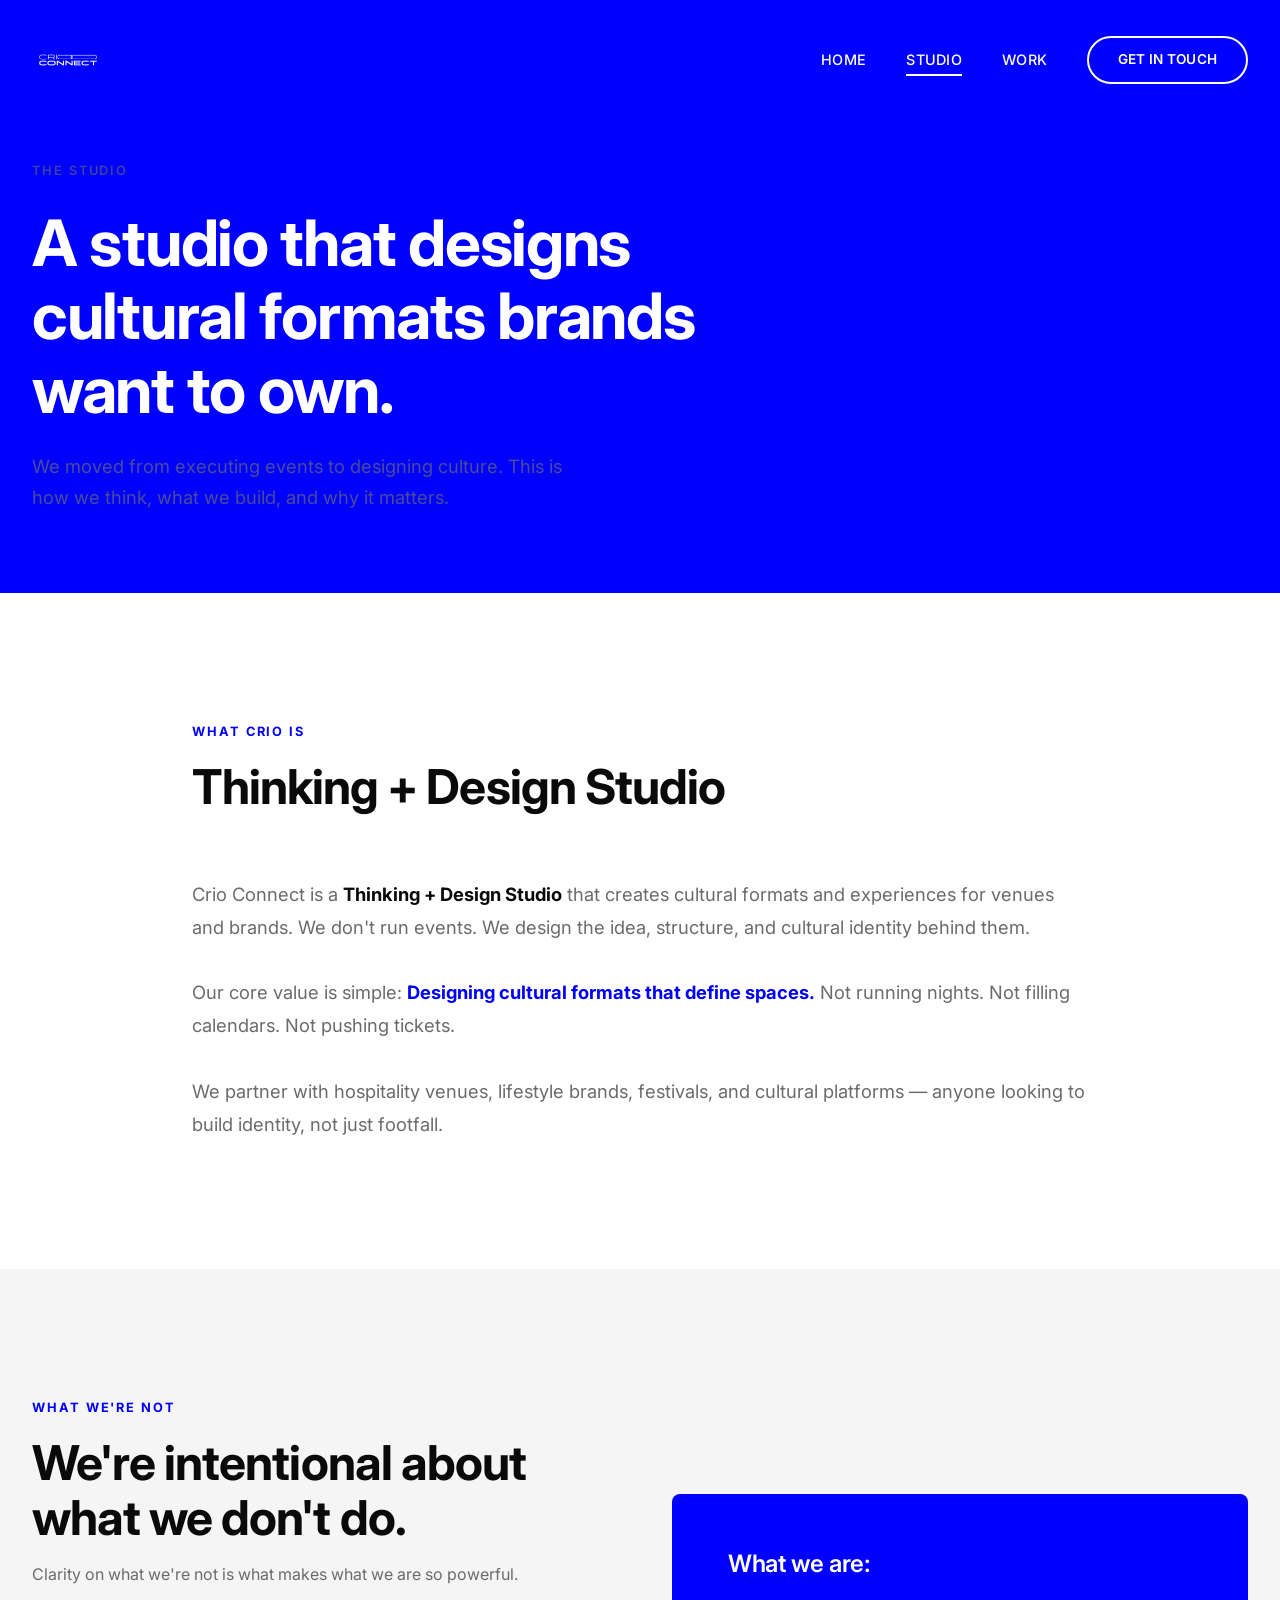
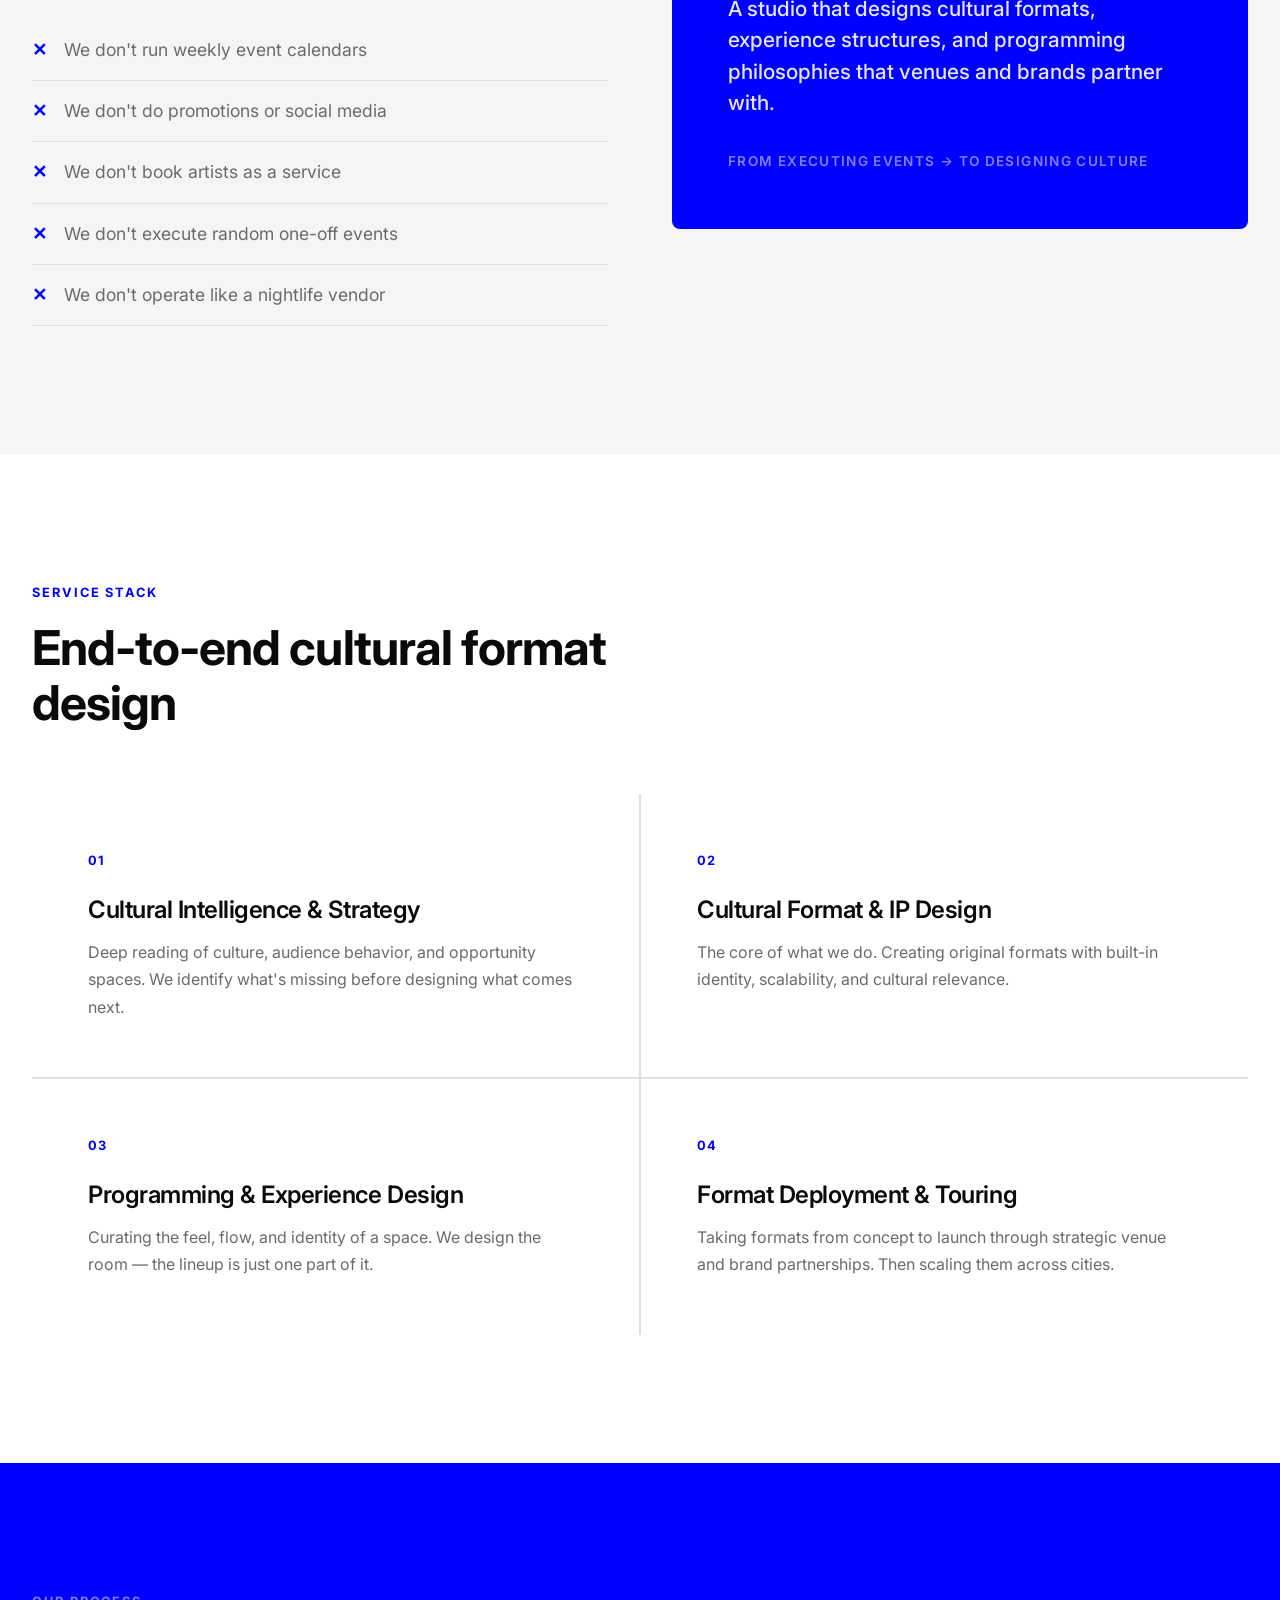
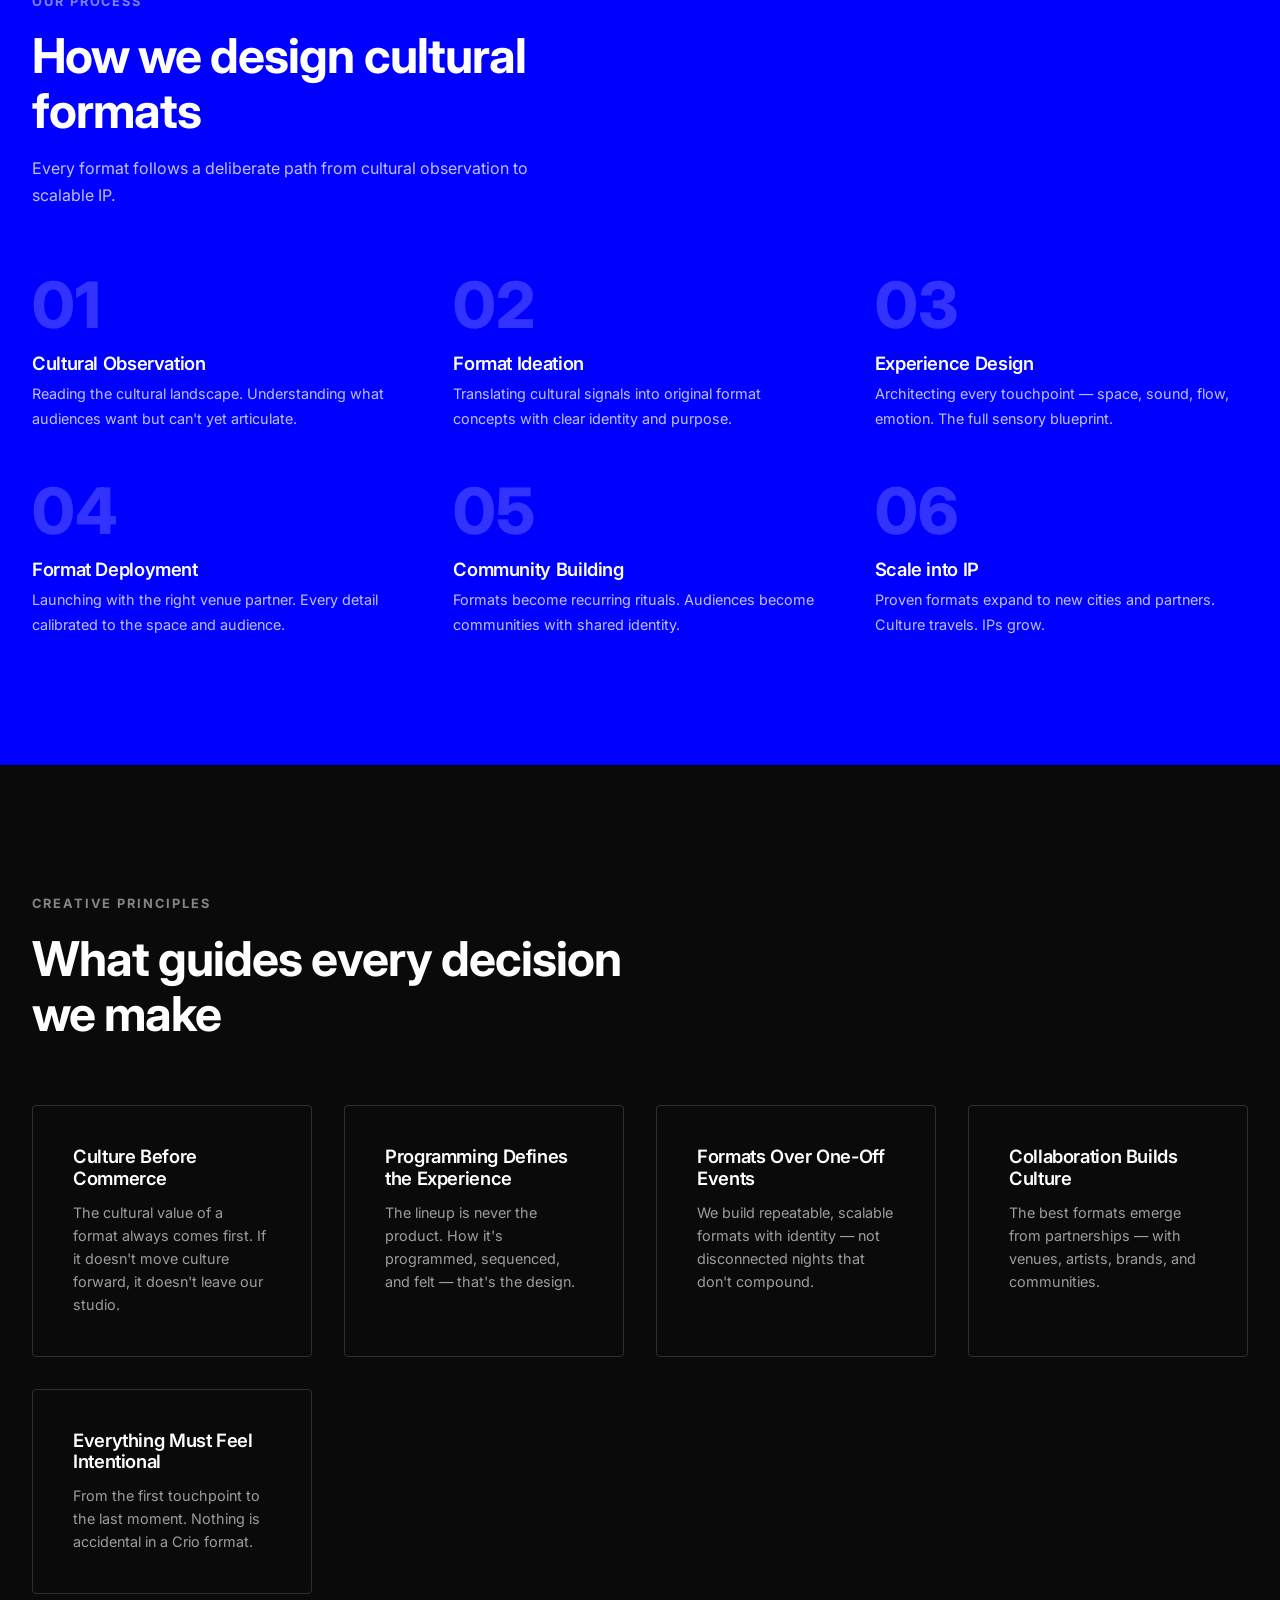
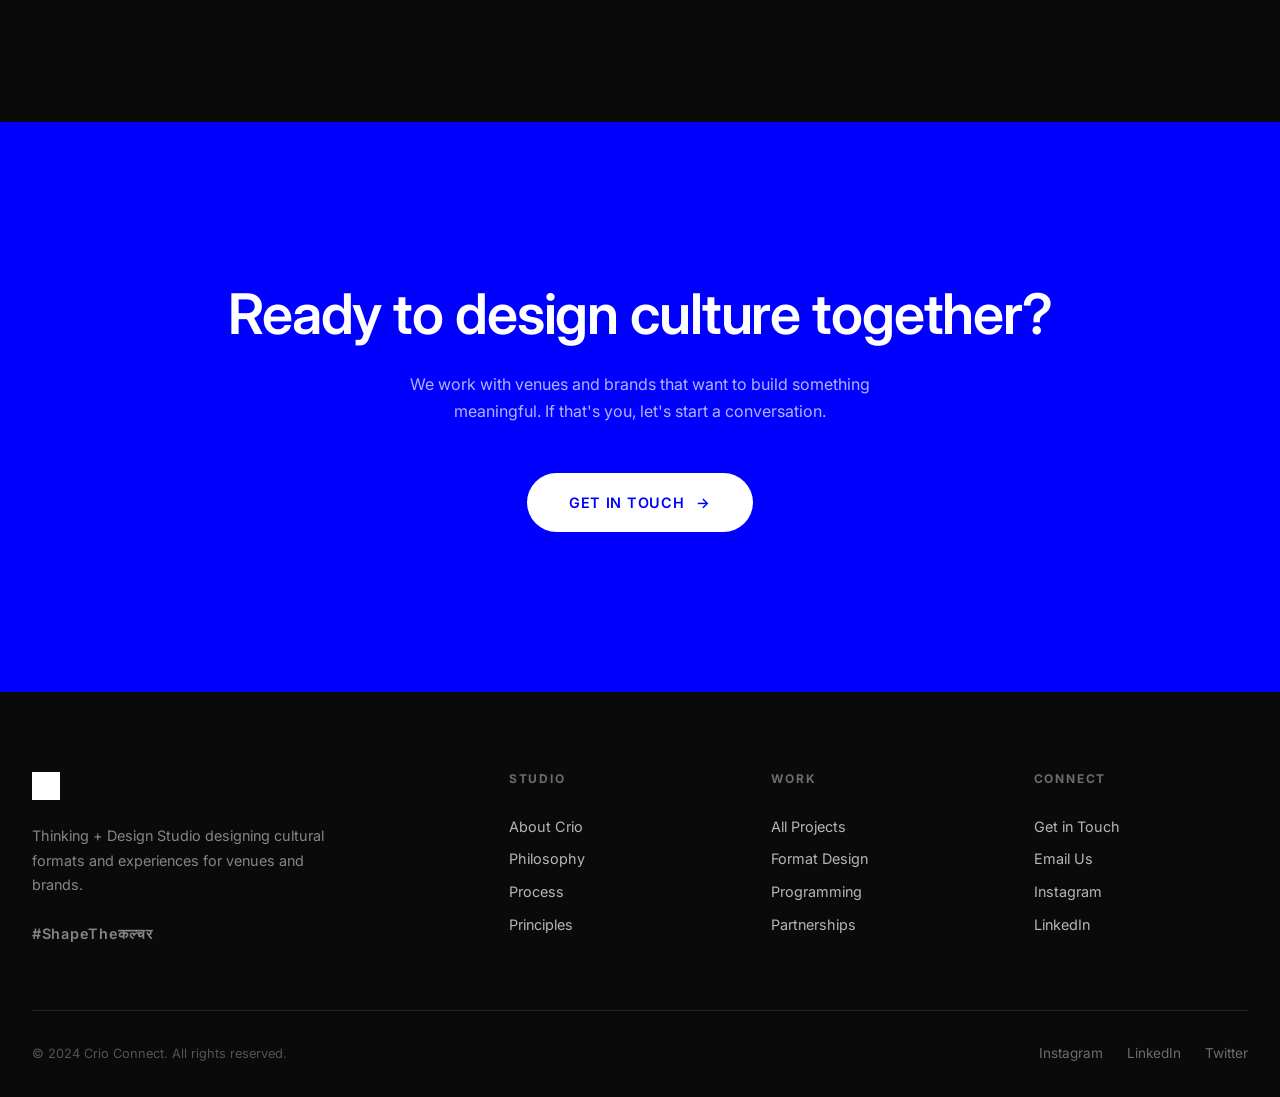
==== about.html @ 930ea38c "Use icon-blue.png as nav logo, larger size - Single icon-blue.png logo: white on dark nav via CSS in" ====
<!DOCTYPE html>
<html lang="en">
<head>
  <meta charset="UTF-8">
  <meta name="viewport" content="width=device-width, initial-scale=1.0">
  <title>Studio — Crio Connect</title>
  <meta name="description" content="Crio Connect is a Thinking + Design Studio. We design cultural formats and experiences — not run events. Learn about our philosophy, process, and principles.">
  <link rel="preconnect" href="https://fonts.googleapis.com">
  <link rel="preconnect" href="https://fonts.gstatic.com" crossorigin>
  <link href="https://fonts.googleapis.com/css2?family=Inter:wght@300;400;500;600;700;800;900&display=swap" rel="stylesheet">
  <link rel="icon" type="image/png" href="logos/icon-blue.png">
  <link rel="stylesheet" href="css/style.css">
</head>
<body>

  <!-- Navigation -->
  <nav class="nav nav--dark">
    <div class="container nav__inner">
      <a href="index.html" class="nav__logo">
        <img src="logos/icon-blue.png" alt="Crio Connect">
      </a>
      <div class="nav__links">
        <a href="index.html">Home</a>
        <a href="about.html" class="active">Studio</a>
        <a href="work.html">Work</a>
        <a href="contact.html" class="nav__cta">Get in Touch</a>
      </div>
      <div class="nav__toggle">
        <span></span>
        <span></span>
        <span></span>
      </div>
    </div>
  </nav>

  <!-- Page Header -->
  <header class="page-header">
    <div class="container">
      <p class="page-header__label">The Studio</p>
      <h1 class="page-header__title">A studio that designs cultural formats brands want to own.</h1>
      <p class="page-header__desc">We moved from executing events to designing culture. This is how we think, what we build, and why it matters.</p>
    </div>
  </header>

  <!-- What Crio Is -->
  <section class="section" id="philosophy">
    <div class="container container--narrow">
      <div class="section-header reveal">
        <p class="section-header__label">What Crio Is</p>
        <h2 class="section-header__title">Thinking + Design Studio</h2>
      </div>
      <div class="reveal">
        <p style="font-size: 1.15rem; line-height: 1.8; margin-bottom: 2rem;">Crio Connect is a <strong style="color: var(--crio-black);">Thinking + Design Studio</strong> that creates cultural formats and experiences for venues and brands. We don't run events. We design the idea, structure, and cultural identity behind them.</p>
        <p style="font-size: 1.15rem; line-height: 1.8; margin-bottom: 2rem;">Our core value is simple: <strong style="color: var(--crio-blue);">Designing cultural formats that define spaces.</strong> Not running nights. Not filling calendars. Not pushing tickets.</p>
        <p style="font-size: 1.15rem; line-height: 1.8;">We partner with hospitality venues, lifestyle brands, festivals, and cultural platforms — anyone looking to build identity, not just footfall.</p>
      </div>
    </div>
  </section>

  <!-- What We're Not -->
  <section class="section section--grey">
    <div class="container">
      <div class="split" style="min-height: auto; gap: 4rem; align-items: center; background: transparent;">
        <div class="reveal">
          <p class="section-header__label">What We're Not</p>
          <h2 class="section-header__title" style="margin-bottom: 1rem;">We're intentional about what we don't do.</h2>
          <p>Clarity on what we're not is what makes what we are so powerful.</p>
          <ul class="not-list" style="margin-top: 2rem;">
            <li>We don't run weekly event calendars</li>
            <li>We don't do promotions or social media</li>
            <li>We don't book artists as a service</li>
            <li>We don't execute random one-off events</li>
            <li>We don't operate like a nightlife vendor</li>
          </ul>
        </div>
        <div class="reveal reveal-delay-1">
          <div style="background: var(--crio-blue); color: var(--crio-white); padding: 3.5rem; border-radius: 8px;">
            <h3 style="margin-bottom: 1rem; font-size: 1.5rem;">What we are:</h3>
            <p style="font-size: 1.3rem; line-height: 1.5; color: rgba(255,255,255,0.9); font-weight: 500;">A studio that designs cultural formats, experience structures, and programming philosophies that venues and brands partner with.</p>
            <p style="margin-top: 2rem; font-size: 0.85rem; color: rgba(255,255,255,0.5); text-transform: uppercase; letter-spacing: 0.1em; font-weight: 600;">From executing events &rarr; to designing culture</p>
          </div>
        </div>
      </div>
    </div>
  </section>

  <!-- Service Stack -->
  <section class="section">
    <div class="container">
      <div class="section-header reveal">
        <p class="section-header__label">Service Stack</p>
        <h2 class="section-header__title">End-to-end cultural format design</h2>
      </div>
      <div class="services-grid reveal">
        <div class="service-card">
          <p class="service-card__number">01</p>
          <h3 class="service-card__title">Cultural Intelligence & Strategy</h3>
          <p>Deep reading of culture, audience behavior, and opportunity spaces. We identify what's missing before designing what comes next.</p>
        </div>
        <div class="service-card">
          <p class="service-card__number">02</p>
          <h3 class="service-card__title">Cultural Format & IP Design</h3>
          <p>The core of what we do. Creating original formats with built-in identity, scalability, and cultural relevance.</p>
        </div>
        <div class="service-card">
          <p class="service-card__number">03</p>
          <h3 class="service-card__title">Programming & Experience Design</h3>
          <p>Curating the feel, flow, and identity of a space. We design the room — the lineup is just one part of it.</p>
        </div>
        <div class="service-card">
          <p class="service-card__number">04</p>
          <h3 class="service-card__title">Format Deployment & Touring</h3>
          <p>Taking formats from concept to launch through strategic venue and brand partnerships. Then scaling them across cities.</p>
        </div>
      </div>
    </div>
  </section>

  <!-- Design Process -->
  <section class="section section--blue" id="process">
    <div class="container">
      <div class="section-header reveal">
        <p class="section-header__label">Our Process</p>
        <h2 class="section-header__title">How we design cultural formats</h2>
        <p class="section-header__desc">Every format follows a deliberate path from cultural observation to scalable IP.</p>
      </div>
      <div class="process-grid">
        <div class="process-step reveal">
          <p class="process-step__number">01</p>
          <h4 class="process-step__title">Cultural Observation</h4>
          <p class="process-step__desc">Reading the cultural landscape. Understanding what audiences want but can't yet articulate.</p>
        </div>
        <div class="process-step reveal reveal-delay-1">
          <p class="process-step__number">02</p>
          <h4 class="process-step__title">Format Ideation</h4>
          <p class="process-step__desc">Translating cultural signals into original format concepts with clear identity and purpose.</p>
        </div>
        <div class="process-step reveal reveal-delay-2">
          <p class="process-step__number">03</p>
          <h4 class="process-step__title">Experience Design</h4>
          <p class="process-step__desc">Architecting every touchpoint — space, sound, flow, emotion. The full sensory blueprint.</p>
        </div>
        <div class="process-step reveal reveal-delay-3">
          <p class="process-step__number">04</p>
          <h4 class="process-step__title">Format Deployment</h4>
          <p class="process-step__desc">Launching with the right venue partner. Every detail calibrated to the space and audience.</p>
        </div>
        <div class="process-step reveal reveal-delay-4">
          <p class="process-step__number">05</p>
          <h4 class="process-step__title">Community Building</h4>
          <p class="process-step__desc">Formats become recurring rituals. Audiences become communities with shared identity.</p>
        </div>
        <div class="process-step reveal">
          <p class="process-step__number">06</p>
          <h4 class="process-step__title">Scale into IP</h4>
          <p class="process-step__desc">Proven formats expand to new cities and partners. Culture travels. IPs grow.</p>
        </div>
      </div>
    </div>
  </section>

  <!-- Creative Principles -->
  <section class="section section--dark" id="principles">
    <div class="container">
      <div class="section-header reveal">
        <p class="section-header__label">Creative Principles</p>
        <h2 class="section-header__title">What guides every decision we make</h2>
      </div>
      <div class="principles-list">
        <div class="principle reveal">
          <h4 class="principle__title">Culture Before Commerce</h4>
          <p class="principle__desc">The cultural value of a format always comes first. If it doesn't move culture forward, it doesn't leave our studio.</p>
        </div>
        <div class="principle reveal reveal-delay-1">
          <h4 class="principle__title">Programming Defines the Experience</h4>
          <p class="principle__desc">The lineup is never the product. How it's programmed, sequenced, and felt — that's the design.</p>
        </div>
        <div class="principle reveal reveal-delay-2">
          <h4 class="principle__title">Formats Over One-Off Events</h4>
          <p class="principle__desc">We build repeatable, scalable formats with identity — not disconnected nights that don't compound.</p>
        </div>
        <div class="principle reveal reveal-delay-3">
          <h4 class="principle__title">Collaboration Builds Culture</h4>
          <p class="principle__desc">The best formats emerge from partnerships — with venues, artists, brands, and communities.</p>
        </div>
        <div class="principle reveal reveal-delay-4">
          <h4 class="principle__title">Everything Must Feel Intentional</h4>
          <p class="principle__desc">From the first touchpoint to the last moment. Nothing is accidental in a Crio format.</p>
        </div>
      </div>
    </div>
  </section>

  <!-- CTA -->
  <section class="cta-section">
    <div class="container reveal">
      <h2>Ready to design culture together?</h2>
      <p>We work with venues and brands that want to build something meaningful. If that's you, let's start a conversation.</p>
      <a href="contact.html" class="btn btn--white">Get in Touch <span class="btn__arrow">&rarr;</span></a>
    </div>
  </section>

  <!-- Footer -->
  <footer class="footer">
    <div class="container">
      <div class="footer__grid">
        <div class="footer__brand">
          <img src="logos/blue-on-white.png" alt="Crio Connect">
          <p>Thinking + Design Studio designing cultural formats and experiences for venues and brands.</p>
          <p class="footer__tagline">#ShapeThe&#x0915;&#x0932;&#x094D;&#x091A;&#x0930;</p>
        </div>
        <div class="footer__col">
          <h4>Studio</h4>
          <a href="about.html">About Crio</a>
          <a href="about.html#philosophy">Philosophy</a>
          <a href="about.html#process">Process</a>
          <a href="about.html#principles">Principles</a>
        </div>
        <div class="footer__col">
          <h4>Work</h4>
          <a href="work.html">All Projects</a>
          <a href="work.html#formats">Format Design</a>
          <a href="work.html#programming">Programming</a>
          <a href="work.html#partnerships">Partnerships</a>
        </div>
        <div class="footer__col">
          <h4>Connect</h4>
          <a href="contact.html">Get in Touch</a>
          <a href="mailto:hello@crioconnect.com">Email Us</a>
          <a href="#">Instagram</a>
          <a href="#">LinkedIn</a>
        </div>
      </div>
      <div class="footer__bottom">
        <p>&copy; 2024 Crio Connect. All rights reserved.</p>
        <div class="footer__social">
          <a href="#">Instagram</a>
          <a href="#">LinkedIn</a>
          <a href="#">Twitter</a>
        </div>
      </div>
    </div>
  </footer>

  <script src="js/main.js"></script>
</body>
</html>
---- css/style.css ----
/* ============================================
   CRIO CONNECT — Style System
   Thinking + Design Studio
   ============================================ */

/* --- Reset & Base --- */
*, *::before, *::after {
  margin: 0;
  padding: 0;
  box-sizing: border-box;
}

:root {
  --crio-blue: #0000FF;
  --crio-blue-dark: #0000CC;
  --crio-white: #FFFFFF;
  --crio-black: #0A0A0A;
  --crio-grey: #F5F5F5;
  --crio-grey-mid: #E0E0E0;
  --crio-grey-text: #6B6B6B;
  --font-primary: 'Inter', -apple-system, BlinkMacSystemFont, 'Segoe UI', sans-serif;
  --font-display: 'Inter', -apple-system, BlinkMacSystemFont, 'Segoe UI', sans-serif;
  --transition: 0.4s cubic-bezier(0.25, 0.46, 0.45, 0.94);
  --transition-fast: 0.2s ease;
}

html {
  font-size: 16px;
  scroll-behavior: smooth;
  -webkit-font-smoothing: antialiased;
  -moz-osx-font-smoothing: grayscale;
}

body {
  font-family: var(--font-primary);
  color: var(--crio-black);
  background: var(--crio-white);
  line-height: 1.6;
  overflow-x: hidden;
}

a {
  color: inherit;
  text-decoration: none;
}

img {
  max-width: 100%;
  height: auto;
  display: block;
}

ul, ol {
  list-style: none;
}

/* --- Typography --- */
h1, h2, h3, h4, h5, h6 {
  font-weight: 600;
  line-height: 1.15;
  letter-spacing: -0.02em;
}

h1 { font-size: clamp(2.5rem, 6vw, 5rem); }
h2 { font-size: clamp(2rem, 4vw, 3.5rem); }
h3 { font-size: clamp(1.5rem, 3vw, 2rem); }
h4 { font-size: clamp(1.1rem, 2vw, 1.4rem); }

p {
  font-size: clamp(1rem, 1.2vw, 1.15rem);
  line-height: 1.7;
  color: var(--crio-grey-text);
}

.text-blue { color: var(--crio-blue); }
.text-white { color: var(--crio-white); }

/* --- Layout --- */
.container {
  width: 100%;
  max-width: 1320px;
  margin: 0 auto;
  padding: 0 2rem;
}

.container--narrow {
  max-width: 960px;
}

.section {
  padding: 8rem 0;
}

.section--blue {
  background: var(--crio-blue);
  color: var(--crio-white);
}

.section--blue p {
  color: rgba(255, 255, 255, 0.75);
}

.section--grey {
  background: var(--crio-grey);
}

.section--dark {
  background: var(--crio-black);
  color: var(--crio-white);
}

.section--dark p {
  color: rgba(255, 255, 255, 0.6);
}

/* --- Navigation --- */
.nav {
  position: fixed;
  top: 0;
  left: 0;
  width: 100%;
  z-index: 1000;
  padding: 1.5rem 0;
  transition: var(--transition);
}

.nav.scrolled {
  background: rgba(255, 255, 255, 0.97);
  backdrop-filter: blur(20px);
  -webkit-backdrop-filter: blur(20px);
  box-shadow: 0 1px 0 rgba(0, 0, 0, 0.06);
  padding: 1rem 0;
}

.nav__inner {
  display: flex;
  align-items: center;
  justify-content: space-between;
}

.nav__logo {
  display: flex;
  align-items: center;
  text-decoration: none;
}

.nav__logo img {
  height: 72px;
  width: auto;
  transition: var(--transition-fast);
  object-fit: contain;
  filter: brightness(0) invert(1);
}

.nav.scrolled .nav__logo img {
  filter: none;
}

.nav__links {
  display: flex;
  align-items: center;
  gap: 2.5rem;
}

.nav__links a {
  font-size: 0.9rem;
  font-weight: 500;
  letter-spacing: 0.02em;
  text-transform: uppercase;
  transition: var(--transition-fast);
  position: relative;
}

.nav__links a::after {
  content: '';
  position: absolute;
  bottom: -4px;
  left: 0;
  width: 0;
  height: 2px;
  background: var(--crio-blue);
  transition: var(--transition-fast);
}

.nav__links a:hover::after,
.nav__links a.active::after {
  width: 100%;
}

.nav--dark .nav__links a {
  color: var(--crio-white);
}

.nav--dark .nav__links a::after {
  background: var(--crio-white);
}

.nav.scrolled .nav__links a {
  color: var(--crio-black);
}

.nav.scrolled .nav__links a::after {
  background: var(--crio-blue);
}

.nav__cta {
  font-size: 0.85rem !important;
  font-weight: 600 !important;
  padding: 0.7rem 1.8rem;
  border: 2px solid var(--crio-blue);
  border-radius: 100px;
  transition: var(--transition) !important;
  color: var(--crio-blue) !important;
}

.nav__cta:hover {
  background: var(--crio-blue);
  color: var(--crio-white) !important;
}

.nav--dark .nav__cta {
  border-color: var(--crio-white);
  color: var(--crio-white) !important;
}

.nav--dark .nav__cta:hover {
  background: var(--crio-white);
  color: var(--crio-blue) !important;
}

.nav.scrolled .nav__cta {
  border-color: var(--crio-blue);
  color: var(--crio-blue) !important;
}

.nav.scrolled .nav__cta:hover {
  background: var(--crio-blue);
  color: var(--crio-white) !important;
}

/* Mobile Nav Toggle */
.nav__toggle {
  display: none;
  flex-direction: column;
  gap: 5px;
  cursor: pointer;
  z-index: 1001;
}

.nav__toggle span {
  width: 24px;
  height: 2px;
  background: var(--crio-black);
  transition: var(--transition-fast);
}

.nav--dark .nav__toggle span {
  background: var(--crio-white);
}

.nav.scrolled .nav__toggle span {
  background: var(--crio-black);
}

.nav__toggle.active span:nth-child(1) {
  transform: rotate(45deg) translate(5px, 5px);
}

.nav__toggle.active span:nth-child(2) {
  opacity: 0;
}

.nav__toggle.active span:nth-child(3) {
  transform: rotate(-45deg) translate(5px, -5px);
}

/* --- Hero --- */
.hero {
  min-height: 100vh;
  display: flex;
  align-items: center;
  position: relative;
  overflow: hidden;
  background: var(--crio-blue);
  color: var(--crio-white);
}

.hero__bg {
  position: absolute;
  inset: 0;
  z-index: 0;
}

.hero__bg img {
  position: absolute;
  bottom: 0;
  left: 0;
  width: 100%;
  height: 125%;
  object-fit: cover;
  object-position: center top;
  opacity: 0.2;
}

.hero__content {
  position: relative;
  z-index: 2;
  max-width: 900px;
}

.hero__label {
  font-size: 0.85rem;
  font-weight: 600;
  letter-spacing: 0.15em;
  text-transform: uppercase;
  margin-bottom: 2rem;
  color: var(--crio-white);
}

.hero__title {
  font-size: clamp(3rem, 7vw, 5.5rem);
  font-weight: 700;
  line-height: 1.05;
  margin-bottom: 1.5rem;
  letter-spacing: -0.03em;
}

.hero__subtitle {
  font-size: clamp(1.1rem, 2vw, 1.35rem);
  font-weight: 400;
  line-height: 1.6;
  color: rgba(255, 255, 255, 0.9);
  max-width: 600px;
  margin-bottom: 3rem;
}

.hero__tagline {
  font-size: clamp(1.5rem, 3vw, 2.5rem);
  font-weight: 700;
  letter-spacing: 0.04em;
  color: rgba(255, 255, 255, 0.9);
  margin-top: 1rem;
}

.hero__scroll {
  position: absolute;
  bottom: 3rem;
  left: 50%;
  transform: translateX(-50%);
  z-index: 2;
  display: flex;
  flex-direction: column;
  align-items: center;
  gap: 0.5rem;
  opacity: 0.5;
  animation: scrollBounce 2s infinite;
}

.hero__scroll span {
  font-size: 0.7rem;
  font-weight: 600;
  letter-spacing: 0.15em;
  text-transform: uppercase;
}

.hero__scroll-line {
  width: 1px;
  height: 40px;
  background: var(--crio-white);
  animation: scrollLine 2s infinite;
}

@keyframes scrollBounce {
  0%, 100% { transform: translateX(-50%) translateY(0); }
  50% { transform: translateX(-50%) translateY(8px); }
}

@keyframes scrollLine {
  0% { transform: scaleY(0); transform-origin: top; }
  50% { transform: scaleY(1); transform-origin: top; }
  51% { transform-origin: bottom; }
  100% { transform: scaleY(0); transform-origin: bottom; }
}

/* --- Page Header --- */
.page-header {
  padding: 10rem 0 5rem;
  background: var(--crio-blue);
  color: var(--crio-white);
}

.page-header__label {
  font-size: 0.8rem;
  font-weight: 600;
  letter-spacing: 0.15em;
  text-transform: uppercase;
  opacity: 0.6;
  margin-bottom: 1.5rem;
}

.page-header__title {
  font-size: clamp(2.5rem, 5vw, 4rem);
  font-weight: 700;
  max-width: 700px;
}

.page-header__desc {
  font-size: 1.15rem;
  opacity: 0.7;
  max-width: 550px;
  margin-top: 1.5rem;
  line-height: 1.7;
}

/* --- Intro / Statement --- */
.statement {
  padding: 8rem 0;
}

.statement__text {
  font-size: clamp(1.6rem, 3vw, 2.5rem);
  font-weight: 500;
  line-height: 1.4;
  letter-spacing: -0.01em;
  max-width: 900px;
  color: var(--crio-black);
}

.statement__text span {
  color: var(--crio-blue);
}

/* --- Services / What We Do Grid --- */
.services-grid {
  display: grid;
  grid-template-columns: repeat(2, 1fr);
  gap: 2px;
  background: var(--crio-grey-mid);
}

.service-card {
  background: var(--crio-white);
  padding: 3.5rem;
  transition: var(--transition);
}

.service-card:hover {
  background: var(--crio-blue);
  color: var(--crio-white);
}

.service-card:hover p {
  color: rgba(255, 255, 255, 0.7);
}

.service-card:hover .service-card__number {
  color: rgba(255, 255, 255, 0.3);
}

.service-card__number {
  font-size: 0.8rem;
  font-weight: 700;
  letter-spacing: 0.1em;
  color: var(--crio-blue);
  margin-bottom: 1.5rem;
  transition: var(--transition);
}

.service-card__title {
  font-size: 1.5rem;
  font-weight: 600;
  margin-bottom: 1rem;
}

.service-card__list {
  margin-top: 1.5rem;
}

.service-card__list li {
  font-size: 0.95rem;
  color: var(--crio-grey-text);
  padding: 0.4rem 0;
  padding-left: 1rem;
  position: relative;
  transition: var(--transition);
}

.service-card:hover .service-card__list li {
  color: rgba(255, 255, 255, 0.7);
}

.service-card__list li::before {
  content: '';
  position: absolute;
  left: 0;
  top: 50%;
  width: 4px;
  height: 4px;
  border-radius: 50%;
  background: var(--crio-blue);
  transition: var(--transition);
}

.service-card:hover .service-card__list li::before {
  background: var(--crio-white);
}

/* --- Process --- */
.process-grid {
  display: grid;
  grid-template-columns: repeat(3, 1fr);
  gap: 3rem;
  margin-top: 4rem;
}

.process-step {
  position: relative;
}

.process-step__number {
  font-size: 4rem;
  font-weight: 800;
  color: var(--crio-blue);
  opacity: 0.15;
  line-height: 1;
  margin-bottom: 1rem;
}

.section--blue .process-step__number {
  color: var(--crio-white);
  opacity: 0.2;
}

.process-step__title {
  font-size: 1.15rem;
  font-weight: 600;
  margin-bottom: 0.5rem;
}

.process-step__desc {
  font-size: 0.9rem;
}

/* --- Work / Projects --- */
.work-grid {
  display: grid;
  grid-template-columns: repeat(2, 1fr);
  gap: 2rem;
  margin-top: 3rem;
}

.work-card {
  position: relative;
  overflow: hidden;
  border-radius: 8px;
  aspect-ratio: 4/3;
  cursor: pointer;
  group: true;
}

.work-card__image {
  width: 100%;
  height: 100%;
  object-fit: cover;
  transition: transform 0.6s ease;
}

.work-card:hover .work-card__image {
  transform: scale(1.05);
}

.work-card__overlay {
  position: absolute;
  inset: 0;
  background: linear-gradient(to top, rgba(0, 0, 0, 0.85) 0%, rgba(0, 0, 0, 0.1) 60%);
  display: flex;
  flex-direction: column;
  justify-content: flex-end;
  padding: 2.5rem;
  transition: var(--transition);
}

.work-card:hover .work-card__overlay {
  background: linear-gradient(to top, rgba(0, 0, 255, 0.9) 0%, rgba(0, 0, 255, 0.3) 60%);
}

.work-card__tag {
  font-size: 0.7rem;
  font-weight: 700;
  letter-spacing: 0.15em;
  text-transform: uppercase;
  color: var(--crio-white);
  opacity: 0.7;
  margin-bottom: 0.5rem;
}

.work-card__title {
  font-size: 1.4rem;
  font-weight: 600;
  color: var(--crio-white);
  line-height: 1.3;
}

.work-card__venue {
  font-size: 0.9rem;
  color: rgba(255, 255, 255, 0.6);
  margin-top: 0.5rem;
}

.work-card--featured {
  grid-column: span 2;
  aspect-ratio: 21/9;
}

/* --- Principles --- */
.principles-list {
  display: grid;
  grid-template-columns: repeat(auto-fit, minmax(280px, 1fr));
  gap: 2rem;
  margin-top: 3rem;
}

.principle {
  padding: 2.5rem;
  border: 1px solid rgba(255, 255, 255, 0.15);
  border-radius: 4px;
  transition: var(--transition);
}

.principle:hover {
  border-color: rgba(255, 255, 255, 0.4);
  background: rgba(255, 255, 255, 0.05);
}

.principle__title {
  font-size: 1.15rem;
  font-weight: 600;
  margin-bottom: 0.75rem;
}

.principle__desc {
  font-size: 0.9rem;
  line-height: 1.6;
}

/* --- Clients / Partners --- */
.partners-grid {
  display: flex;
  flex-wrap: wrap;
  align-items: center;
  justify-content: center;
  gap: 3rem 4rem;
  margin-top: 3rem;
}

.partner-logo {
  height: 55px;
  width: 100px;
  object-fit: contain;
  filter: grayscale(1) brightness(0.4);
  opacity: 0.6;
  transition: var(--transition);
}

.partner-logo:hover {
  filter: grayscale(0) brightness(1);
  opacity: 1;
}

.section--blue .partner-logo {
  filter: grayscale(1) brightness(10);
  opacity: 0.4;
}

.section--blue .partner-logo:hover {
  filter: grayscale(0) brightness(1);
  opacity: 1;
}

/* --- Split Section --- */
.split {
  display: grid;
  grid-template-columns: 1fr 1fr;
  min-height: 600px;
}

.split__content {
  display: flex;
  flex-direction: column;
  justify-content: center;
  padding: 5rem;
}

.split__image {
  position: relative;
  overflow: hidden;
}

.split__image img {
  width: 100%;
  height: 100%;
  object-fit: cover;
}

/* --- Not List (What We're Not) --- */
.not-list {
  margin-top: 2rem;
}

.not-list li {
  font-size: 1.1rem;
  padding: 1rem 0;
  border-bottom: 1px solid rgba(0, 0, 0, 0.08);
  position: relative;
  padding-left: 2rem;
  color: var(--crio-grey-text);
}

.not-list li::before {
  content: '\2715';
  position: absolute;
  left: 0;
  color: var(--crio-blue);
  font-weight: 700;
}

/* --- CTA Section --- */
.cta-section {
  padding: 10rem 0;
  text-align: center;
  background: var(--crio-blue);
  color: var(--crio-white);
}

.cta-section h2 {
  font-size: clamp(2rem, 4.5vw, 3.5rem);
  margin-bottom: 1.5rem;
}

.cta-section p {
  color: rgba(255, 255, 255, 0.7);
  max-width: 500px;
  margin: 0 auto 3rem;
}

/* --- Buttons --- */
.btn {
  display: inline-flex;
  align-items: center;
  gap: 0.75rem;
  font-size: 0.9rem;
  font-weight: 600;
  padding: 1rem 2.5rem;
  border-radius: 100px;
  border: 2px solid transparent;
  cursor: pointer;
  transition: var(--transition);
  text-transform: uppercase;
  letter-spacing: 0.05em;
}

.btn--white {
  background: var(--crio-white);
  color: var(--crio-blue);
}

.btn--white:hover {
  background: transparent;
  border-color: var(--crio-white);
  color: var(--crio-white);
}

.btn--outline {
  background: transparent;
  border-color: var(--crio-blue);
  color: var(--crio-blue);
}

.btn--outline:hover {
  background: var(--crio-blue);
  color: var(--crio-white);
}

.btn--outline-white {
  background: transparent;
  border-color: var(--crio-white);
  color: var(--crio-white);
}

.btn--outline-white:hover {
  background: var(--crio-white);
  color: var(--crio-blue);
}

.btn__arrow {
  transition: transform var(--transition-fast);
}

.btn:hover .btn__arrow {
  transform: translateX(4px);
}

/* --- Section Headers --- */
.section-header {
  margin-bottom: 4rem;
}

.section-header__label {
  font-size: 0.8rem;
  font-weight: 700;
  letter-spacing: 0.15em;
  text-transform: uppercase;
  color: var(--crio-blue);
  margin-bottom: 1rem;
}

.section--blue .section-header__label,
.section--dark .section-header__label {
  color: rgba(255, 255, 255, 0.5);
}

.section-header__title {
  font-size: clamp(2rem, 4vw, 3rem);
  font-weight: 700;
  max-width: 600px;
}

.section-header__desc {
  margin-top: 1rem;
  max-width: 550px;
}

/* --- Contact Form --- */
.contact-grid {
  display: grid;
  grid-template-columns: 1fr 1fr;
  gap: 5rem;
  margin-top: 3rem;
}

.contact-info__item {
  margin-bottom: 2.5rem;
}

.contact-info__label {
  font-size: 0.75rem;
  font-weight: 700;
  letter-spacing: 0.15em;
  text-transform: uppercase;
  color: var(--crio-blue);
  margin-bottom: 0.5rem;
}

.contact-info__value {
  font-size: 1.1rem;
  color: var(--crio-black);
  font-weight: 500;
}

.contact-info__value a:hover {
  color: var(--crio-blue);
}

.contact-form .form-group {
  margin-bottom: 1.5rem;
}

.contact-form label {
  display: block;
  font-size: 0.8rem;
  font-weight: 600;
  letter-spacing: 0.08em;
  text-transform: uppercase;
  margin-bottom: 0.5rem;
  color: var(--crio-black);
}

.contact-form input,
.contact-form textarea,
.contact-form select {
  width: 100%;
  padding: 1rem;
  border: 1px solid var(--crio-grey-mid);
  border-radius: 4px;
  font-family: var(--font-primary);
  font-size: 1rem;
  transition: var(--transition-fast);
  background: var(--crio-white);
}

.contact-form input:focus,
.contact-form textarea:focus,
.contact-form select:focus {
  outline: none;
  border-color: var(--crio-blue);
}

.contact-form textarea {
  min-height: 150px;
  resize: vertical;
}

.contact-form .btn {
  width: 100%;
  justify-content: center;
  background: var(--crio-blue);
  color: var(--crio-white);
  border: none;
  font-family: var(--font-primary);
}

.contact-form .btn:hover {
  background: var(--crio-blue-dark);
}

/* --- Footer --- */
.footer {
  background: var(--crio-black);
  color: var(--crio-white);
  padding: 5rem 0 2rem;
}

.footer__grid {
  display: grid;
  grid-template-columns: 2fr 1fr 1fr 1fr;
  gap: 3rem;
  margin-bottom: 4rem;
}

.footer__brand img {
  height: 28px;
  margin-bottom: 1.5rem;
  filter: brightness(0) invert(1);
}

.footer__brand p {
  font-size: 0.9rem;
  color: rgba(255, 255, 255, 0.5);
  max-width: 300px;
  line-height: 1.7;
}

.footer__tagline {
  font-size: 0.85rem;
  font-weight: 600;
  color: var(--crio-blue);
  margin-top: 1.5rem;
  letter-spacing: 0.05em;
}

.footer__col h4 {
  font-size: 0.75rem;
  font-weight: 700;
  letter-spacing: 0.15em;
  text-transform: uppercase;
  color: rgba(255, 255, 255, 0.4);
  margin-bottom: 1.5rem;
}

.footer__col a {
  display: block;
  font-size: 0.9rem;
  color: rgba(255, 255, 255, 0.7);
  padding: 0.3rem 0;
  transition: var(--transition-fast);
}

.footer__col a:hover {
  color: var(--crio-white);
}

.footer__bottom {
  border-top: 1px solid rgba(255, 255, 255, 0.1);
  padding-top: 2rem;
  display: flex;
  justify-content: space-between;
  align-items: center;
}

.footer__bottom p {
  font-size: 0.8rem;
  color: rgba(255, 255, 255, 0.3);
}

.footer__social {
  display: flex;
  gap: 1.5rem;
}

.footer__social a {
  font-size: 0.85rem;
  color: rgba(255, 255, 255, 0.4);
  transition: var(--transition-fast);
}

.footer__social a:hover {
  color: var(--crio-white);
}

/* --- Animations --- */
.reveal {
  opacity: 0;
  transform: translateY(40px);
  transition: opacity 0.8s ease, transform 0.8s ease;
}

.reveal.visible {
  opacity: 1;
  transform: translateY(0);
}

.reveal-delay-1 { transition-delay: 0.1s; }
.reveal-delay-2 { transition-delay: 0.2s; }
.reveal-delay-3 { transition-delay: 0.3s; }
.reveal-delay-4 { transition-delay: 0.4s; }

/* --- Marquee --- */
.marquee {
  overflow: hidden;
  padding: 2rem 0;
  border-top: 1px solid rgba(0,0,0,0.06);
  border-bottom: 1px solid rgba(0,0,0,0.06);
}

.marquee__track {
  display: flex;
  animation: marquee 30s linear infinite;
  white-space: nowrap;
}

.marquee__item {
  flex-shrink: 0;
  font-size: clamp(1.5rem, 3vw, 2.5rem);
  font-weight: 700;
  color: var(--crio-black);
  opacity: 0.08;
  padding: 0 3rem;
  text-transform: uppercase;
  letter-spacing: 0.05em;
}

@keyframes marquee {
  0% { transform: translateX(0); }
  100% { transform: translateX(-50%); }
}

/* --- Stats --- */
.stats-row {
  display: grid;
  grid-template-columns: repeat(4, 1fr);
  gap: 2rem;
  text-align: center;
  padding: 4rem 0;
}

.stat__number {
  font-size: clamp(2.5rem, 4vw, 3.5rem);
  font-weight: 800;
  color: var(--crio-blue);
  line-height: 1;
}

.section--blue .stat__number {
  color: var(--crio-white);
}

.stat__label {
  font-size: 0.85rem;
  color: var(--crio-grey-text);
  margin-top: 0.5rem;
  text-transform: uppercase;
  letter-spacing: 0.05em;
  font-weight: 500;
}

.section--blue .stat__label {
  color: rgba(255, 255, 255, 0.6);
}

/* --- Responsive --- */
@media (max-width: 1024px) {
  .section { padding: 5rem 0; }
  .services-grid { grid-template-columns: 1fr; }
  .process-grid { grid-template-columns: repeat(2, 1fr); gap: 2rem; }
  .work-grid { grid-template-columns: 1fr; }
  .work-card--featured { grid-column: span 1; aspect-ratio: 4/3; }
  .split { grid-template-columns: 1fr; }
  .split__content { padding: 3rem 2rem; }
  .split__image { min-height: 400px; }
  .contact-grid { grid-template-columns: 1fr; gap: 3rem; }
  .footer__grid { grid-template-columns: 1fr 1fr; }
  .stats-row { grid-template-columns: repeat(2, 1fr); }
}

@media (max-width: 768px) {
  .container { padding: 0 1.25rem; }
  .section { padding: 4rem 0; }

  .nav__links {
    position: fixed;
    top: 0;
    right: -100%;
    width: 80%;
    max-width: 360px;
    height: 100vh;
    background: var(--crio-white);
    flex-direction: column;
    align-items: flex-start;
    padding: 6rem 2rem 2rem;
    gap: 1.5rem;
    transition: right var(--transition);
    box-shadow: -10px 0 30px rgba(0,0,0,0.1);
  }

  .nav__links.open {
    right: 0;
  }

  .nav__links a {
    color: var(--crio-black) !important;
    font-size: 1.1rem;
  }

  .nav__links a::after {
    background: var(--crio-blue) !important;
  }

  .nav__cta {
    color: var(--crio-blue) !important;
    border-color: var(--crio-blue) !important;
  }

  .nav__toggle {
    display: flex;
  }

  .hero__title {
    font-size: clamp(2.2rem, 8vw, 3.5rem);
  }

  .page-header {
    padding: 8rem 0 3rem;
  }

  .process-grid { grid-template-columns: 1fr; }
  .footer__grid { grid-template-columns: 1fr; gap: 2rem; }
  .footer__bottom { flex-direction: column; gap: 1rem; text-align: center; }
  .stats-row { grid-template-columns: repeat(2, 1fr); gap: 1.5rem; }

  .statement__text {
    font-size: clamp(1.3rem, 5vw, 1.8rem);
  }

  .service-card {
    padding: 2.5rem 1.5rem;
  }

  .cta-section {
    padding: 6rem 0;
  }

  .principles-list {
    grid-template-columns: 1fr;
  }
}
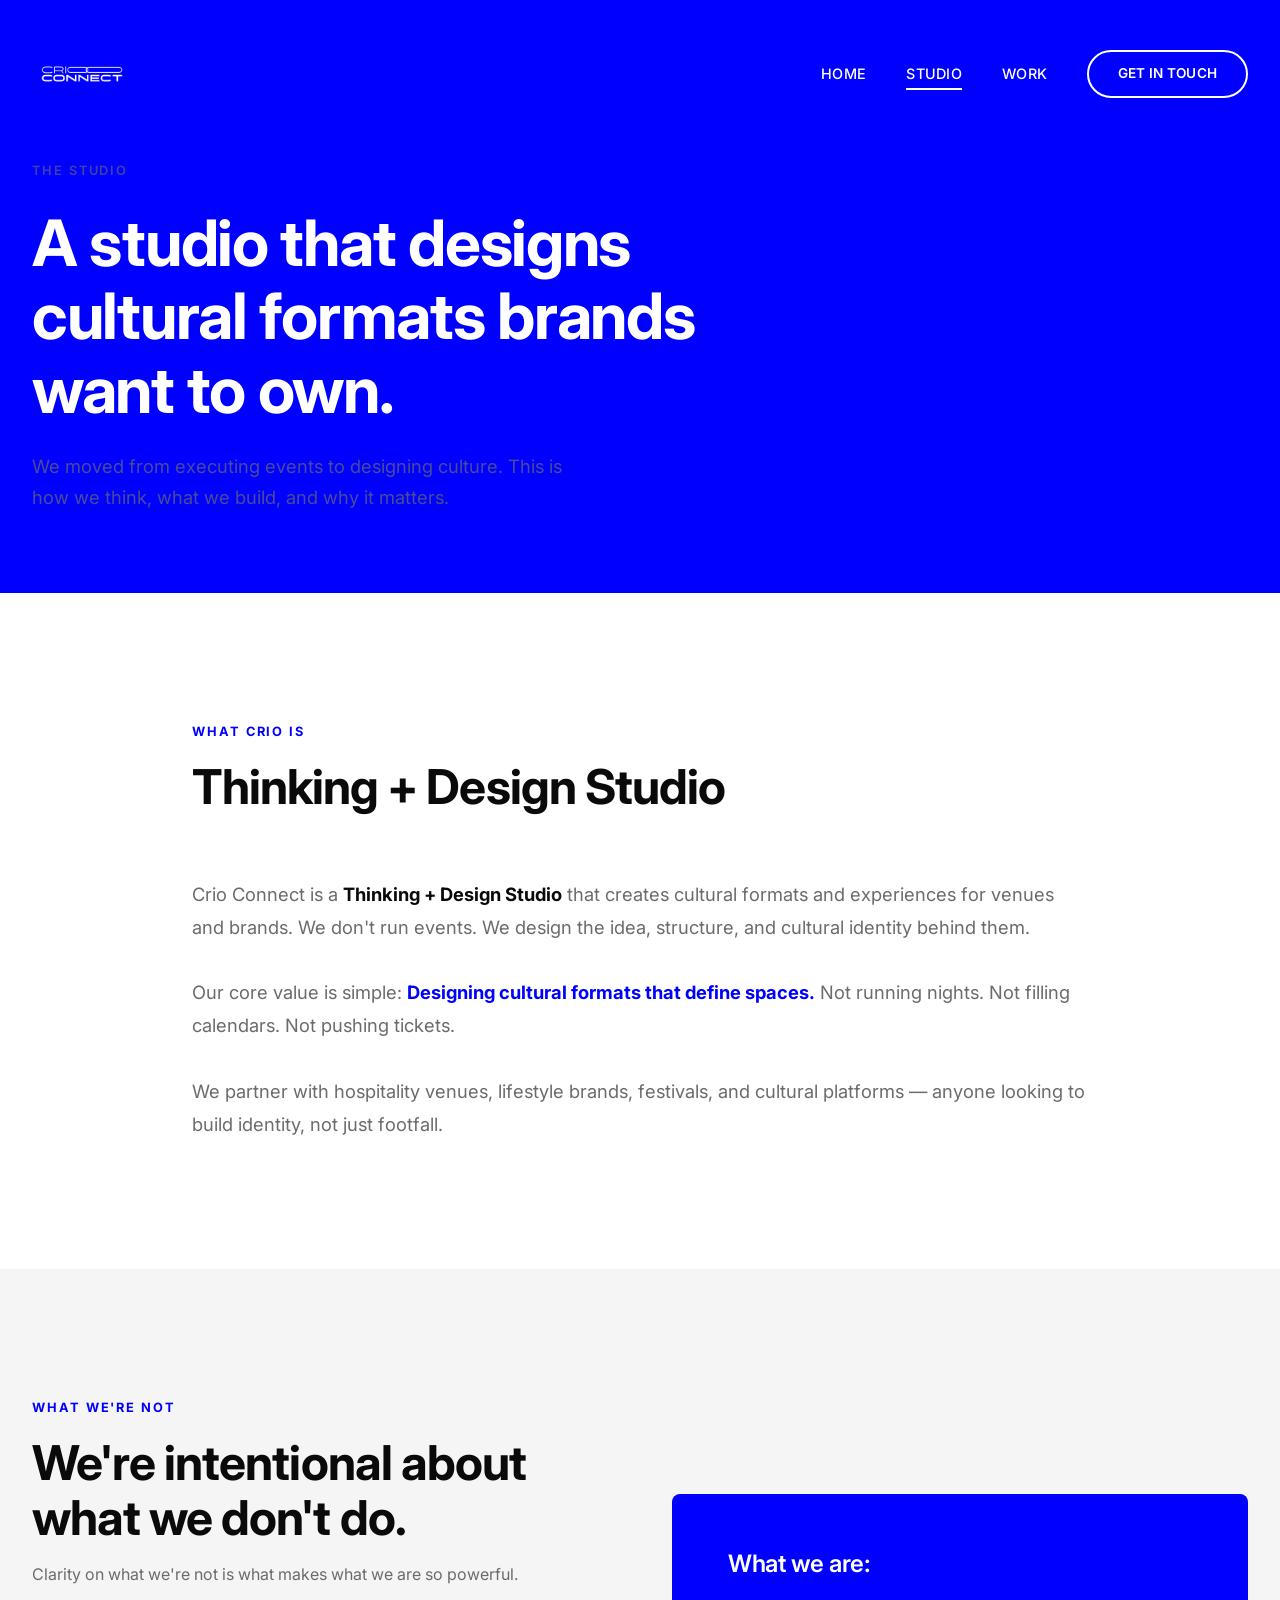
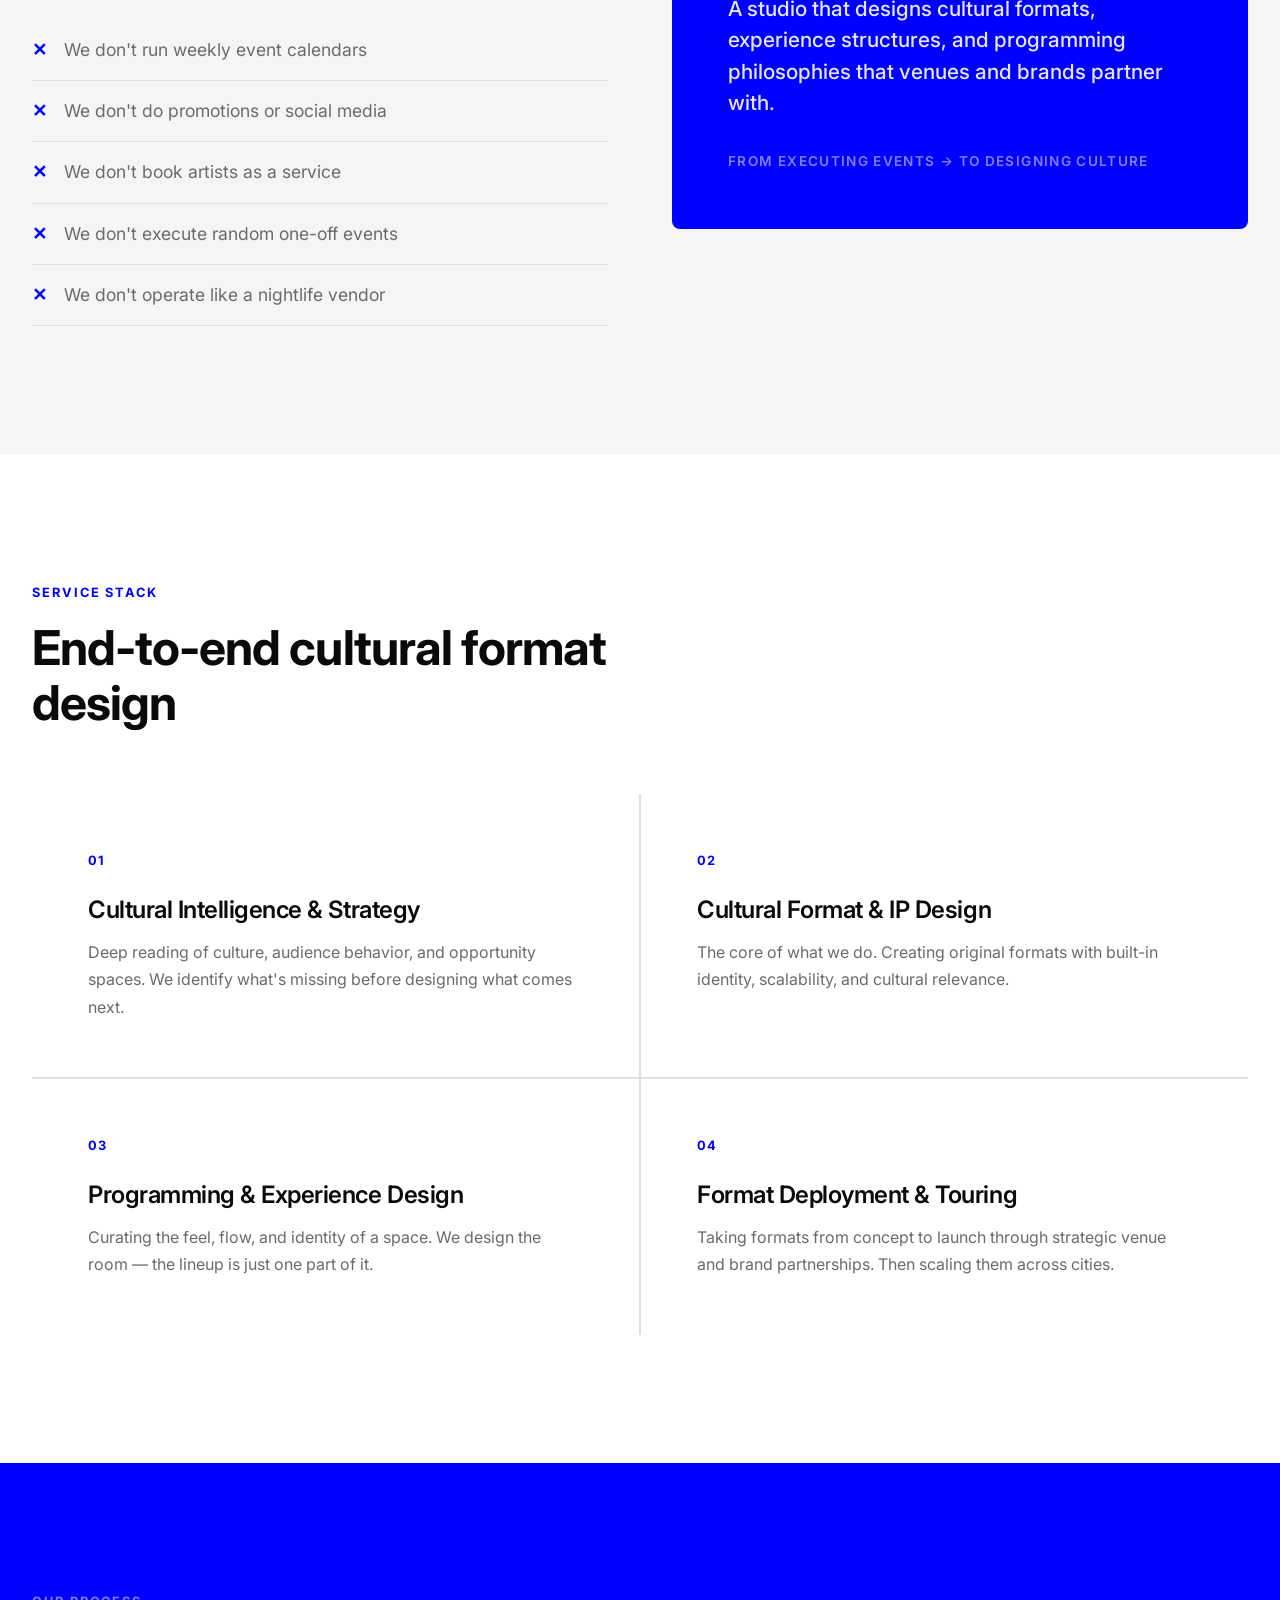
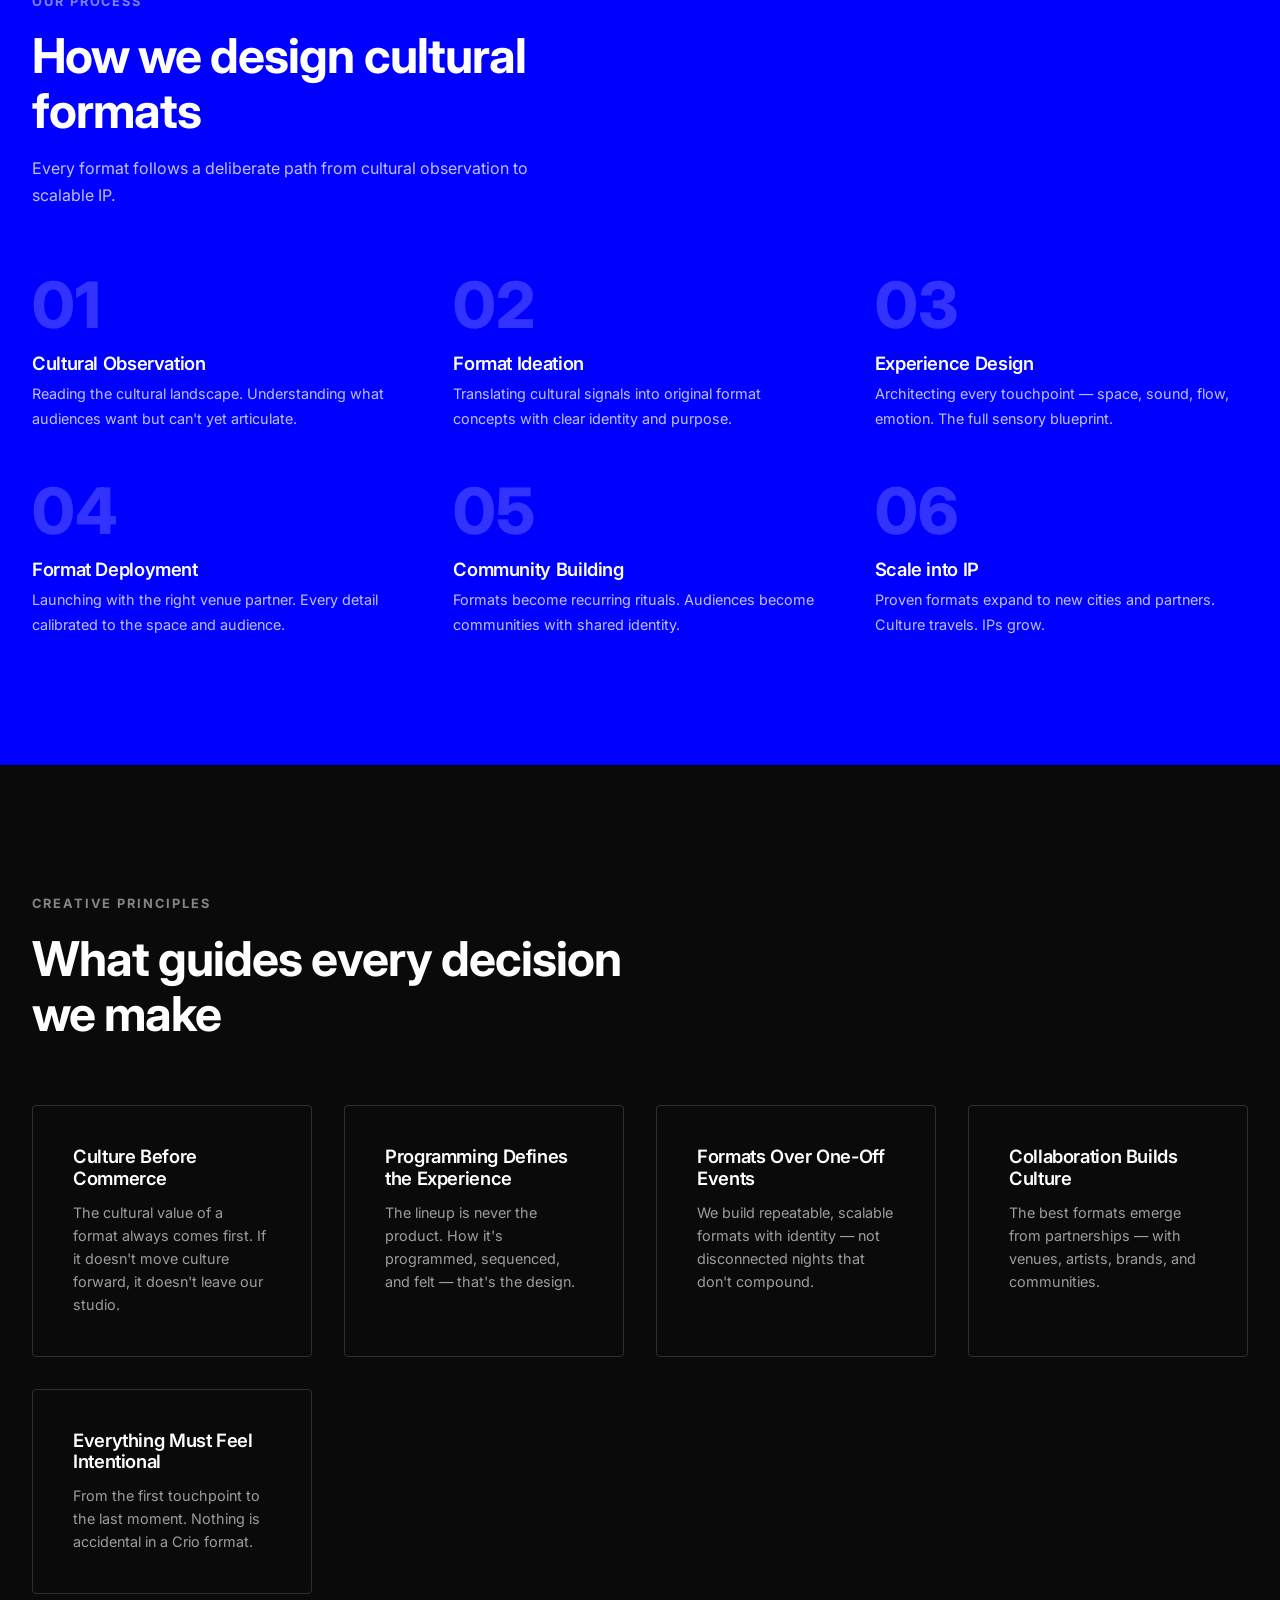
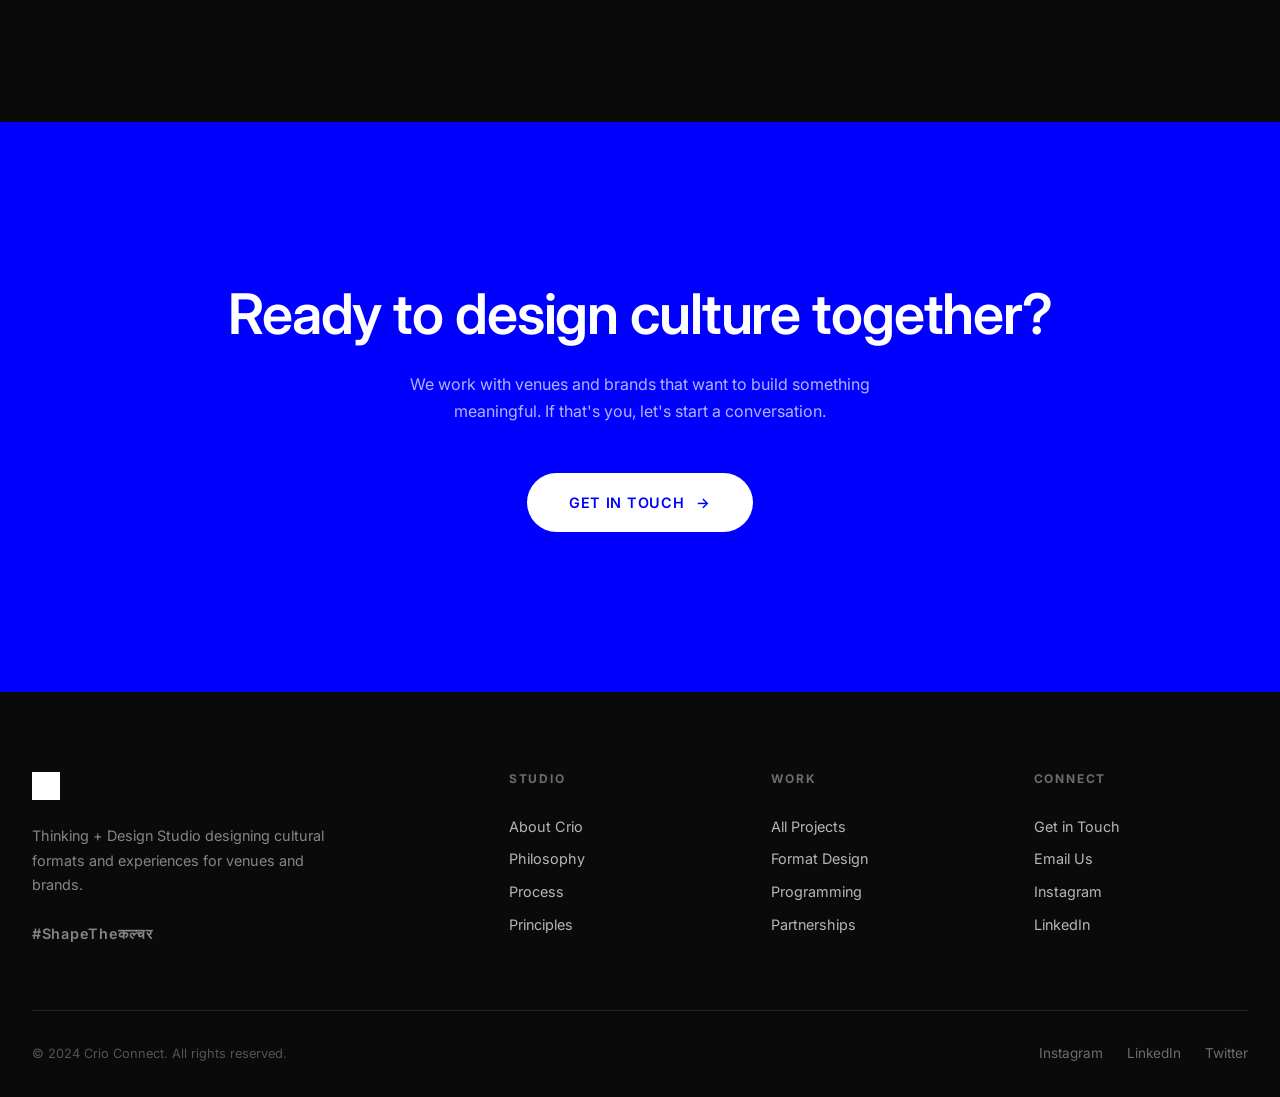
==== commit 03414c6a: "Bigger transparent logo, crop hero top 35% - Nav logo: empty-white.png at 100px height (transparent," ====
--- a/about.html
+++ b/about.html
@@ -17,7 +17,8 @@
   <nav class="nav nav--dark">
     <div class="container nav__inner">
       <a href="index.html" class="nav__logo">
-        <img src="logos/icon-blue.png" alt="Crio Connect">
+        <img src="logos/empty-white.png" alt="Crio Connect" class="logo-white">
+        <img src="logos/blue-on-white.png" alt="Crio Connect" class="logo-blue">
       </a>
       <div class="nav__links">
         <a href="index.html">Home</a>
--- a/css/style.css
+++ b/css/style.css
@@ -145,15 +145,29 @@
 }
 
 .nav__logo img {
-  height: 72px;
+  height: 100px;
   width: auto;
   transition: var(--transition-fast);
   object-fit: contain;
-  filter: brightness(0) invert(1);
-}
-
-.nav.scrolled .nav__logo img {
-  filter: none;
+}
+
+/* White transparent logo on dark nav */
+.nav__logo .logo-white {
+  display: block;
+}
+
+/* Blue logo on scrolled white nav — multiply removes white bg */
+.nav__logo .logo-blue {
+  display: none;
+  mix-blend-mode: multiply;
+}
+
+.nav.scrolled .logo-white {
+  display: none;
+}
+
+.nav.scrolled .logo-blue {
+  display: block;
 }
 
 .nav__links {
@@ -296,7 +310,7 @@
   bottom: 0;
   left: 0;
   width: 100%;
-  height: 125%;
+  height: 154%;
   object-fit: cover;
   object-position: center top;
   opacity: 0.2;
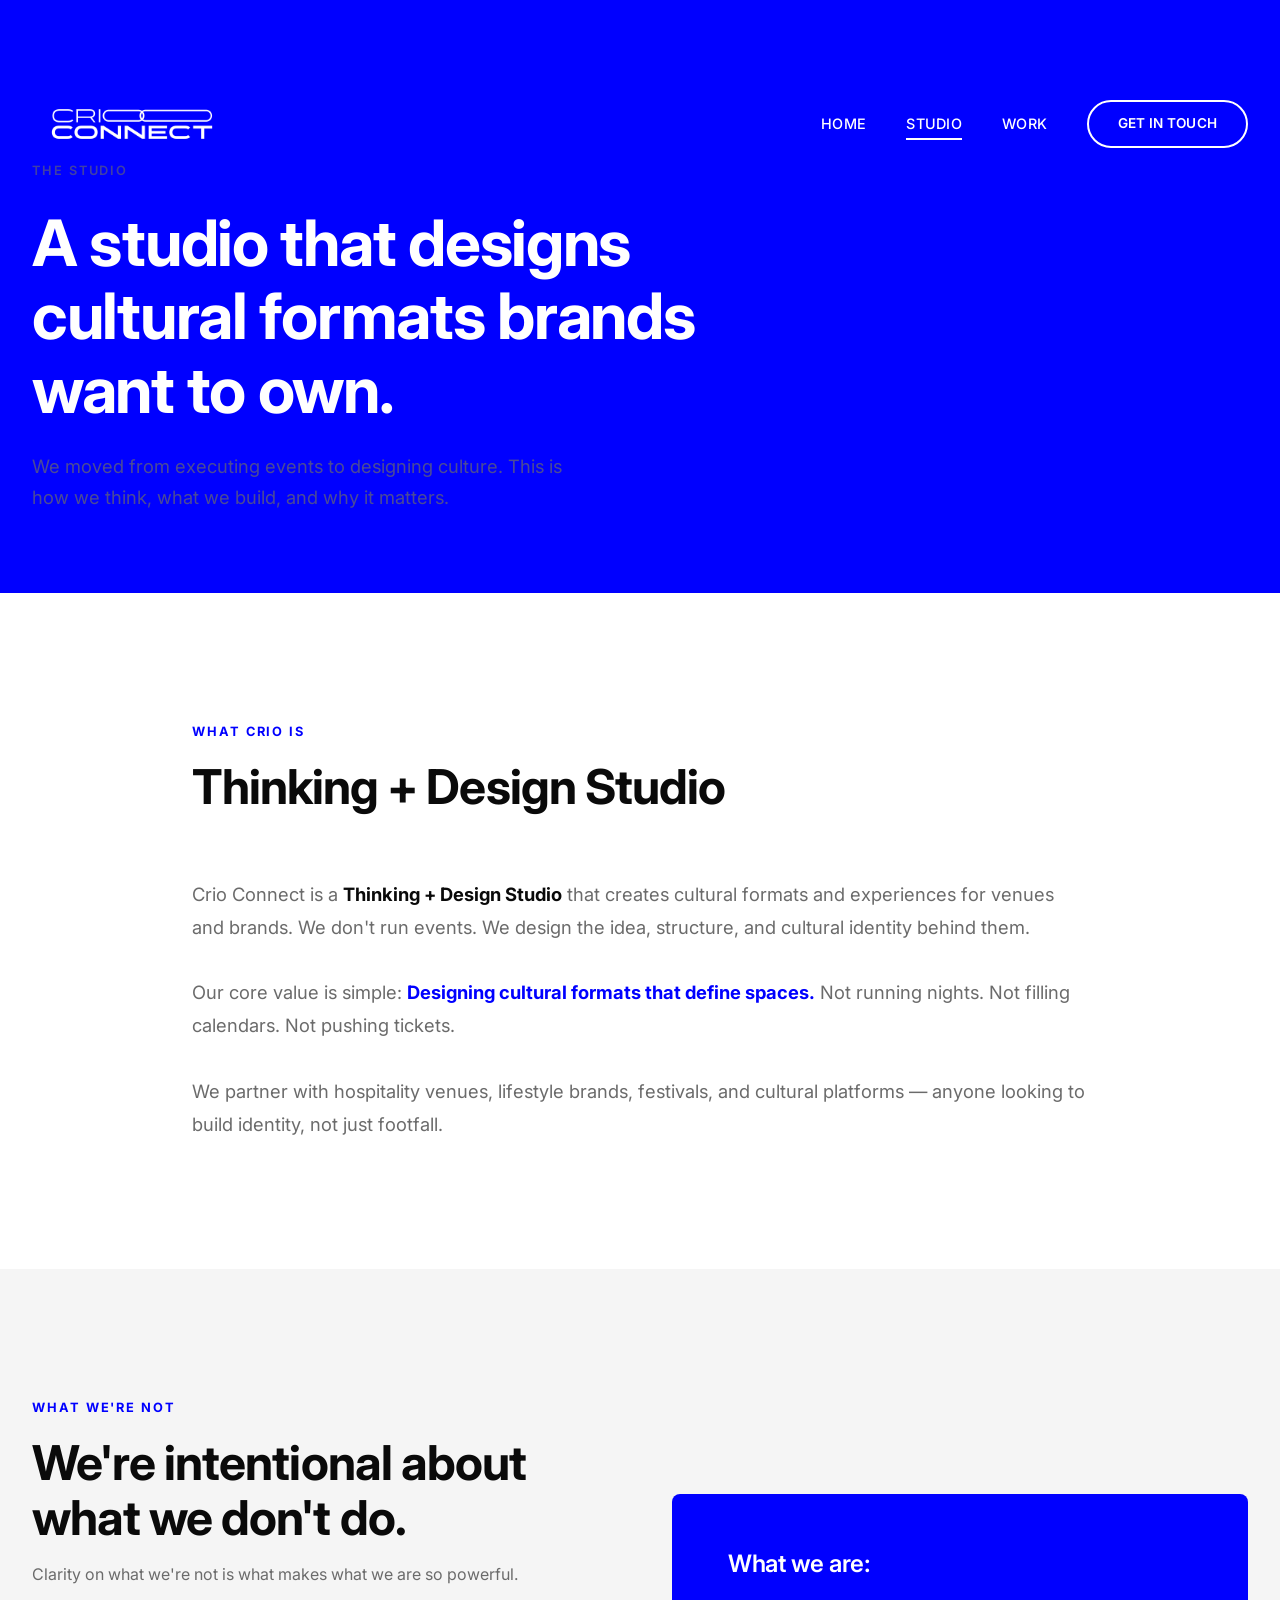
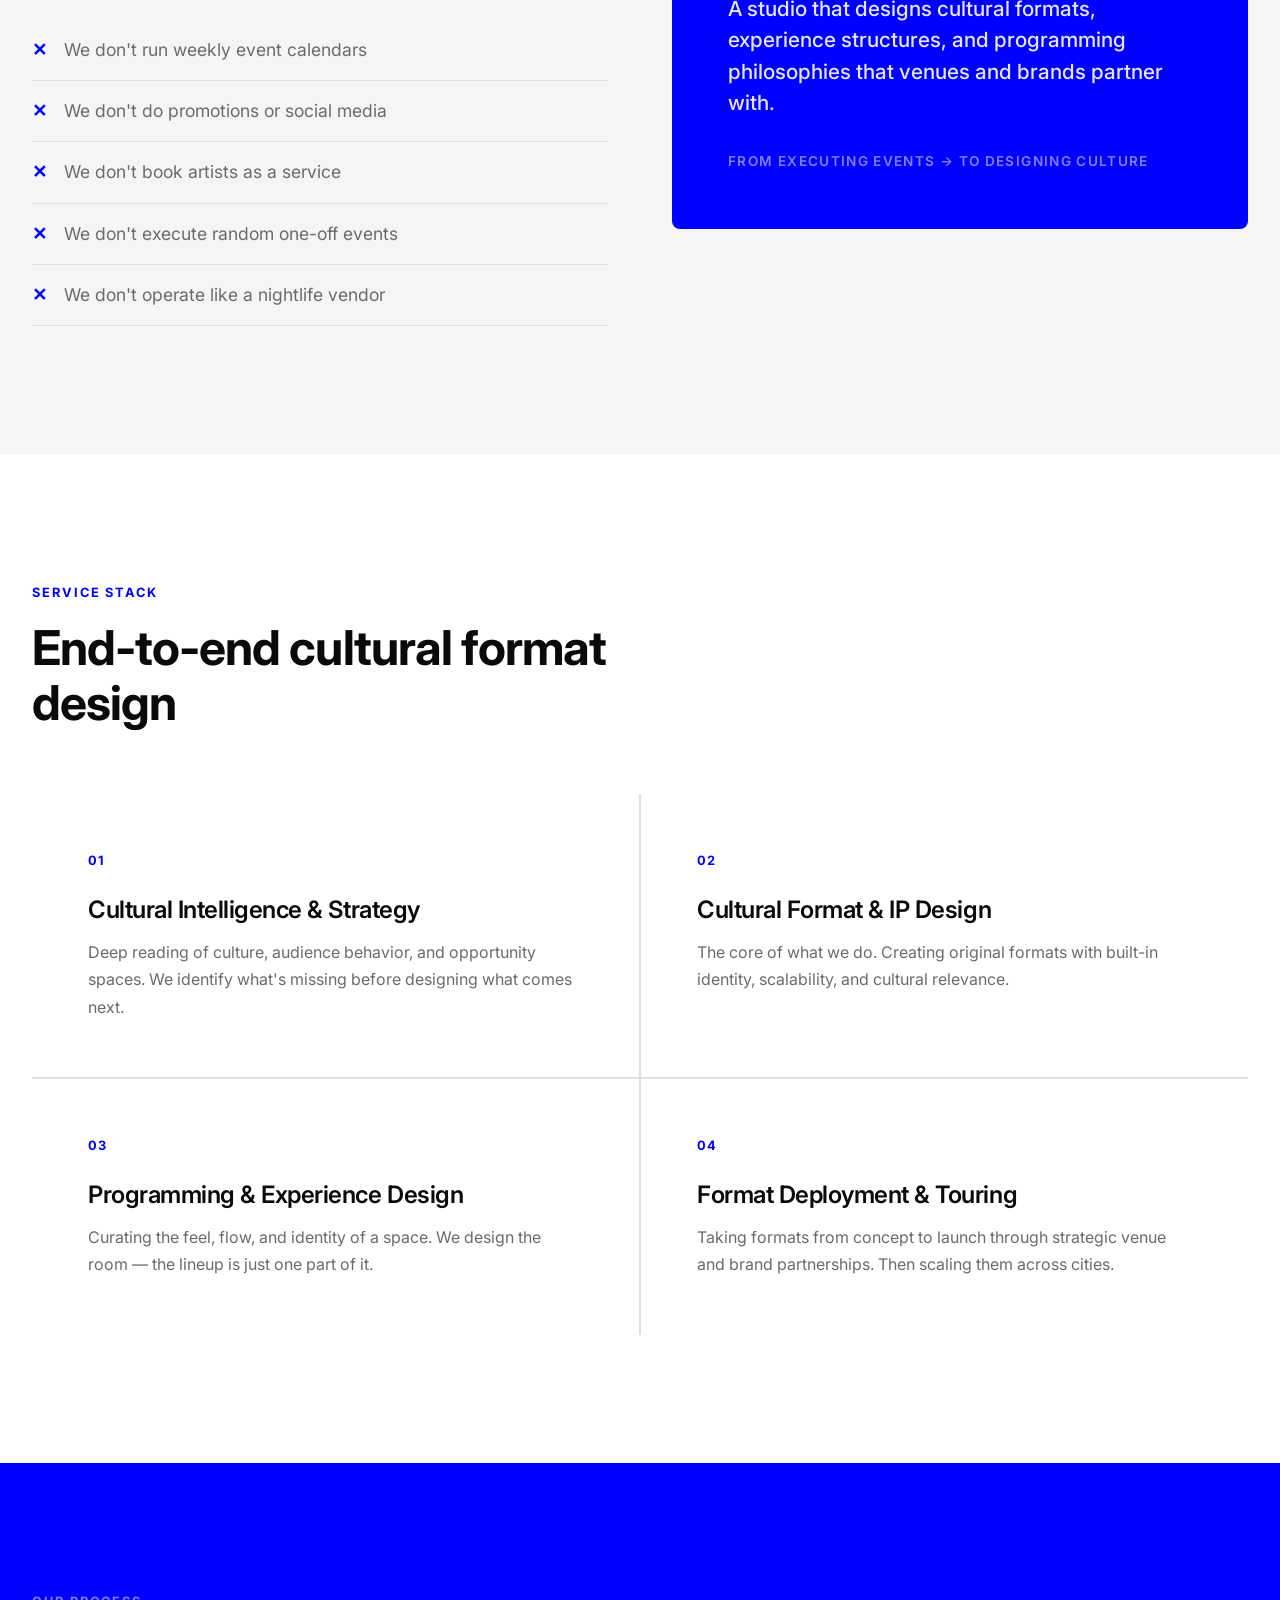
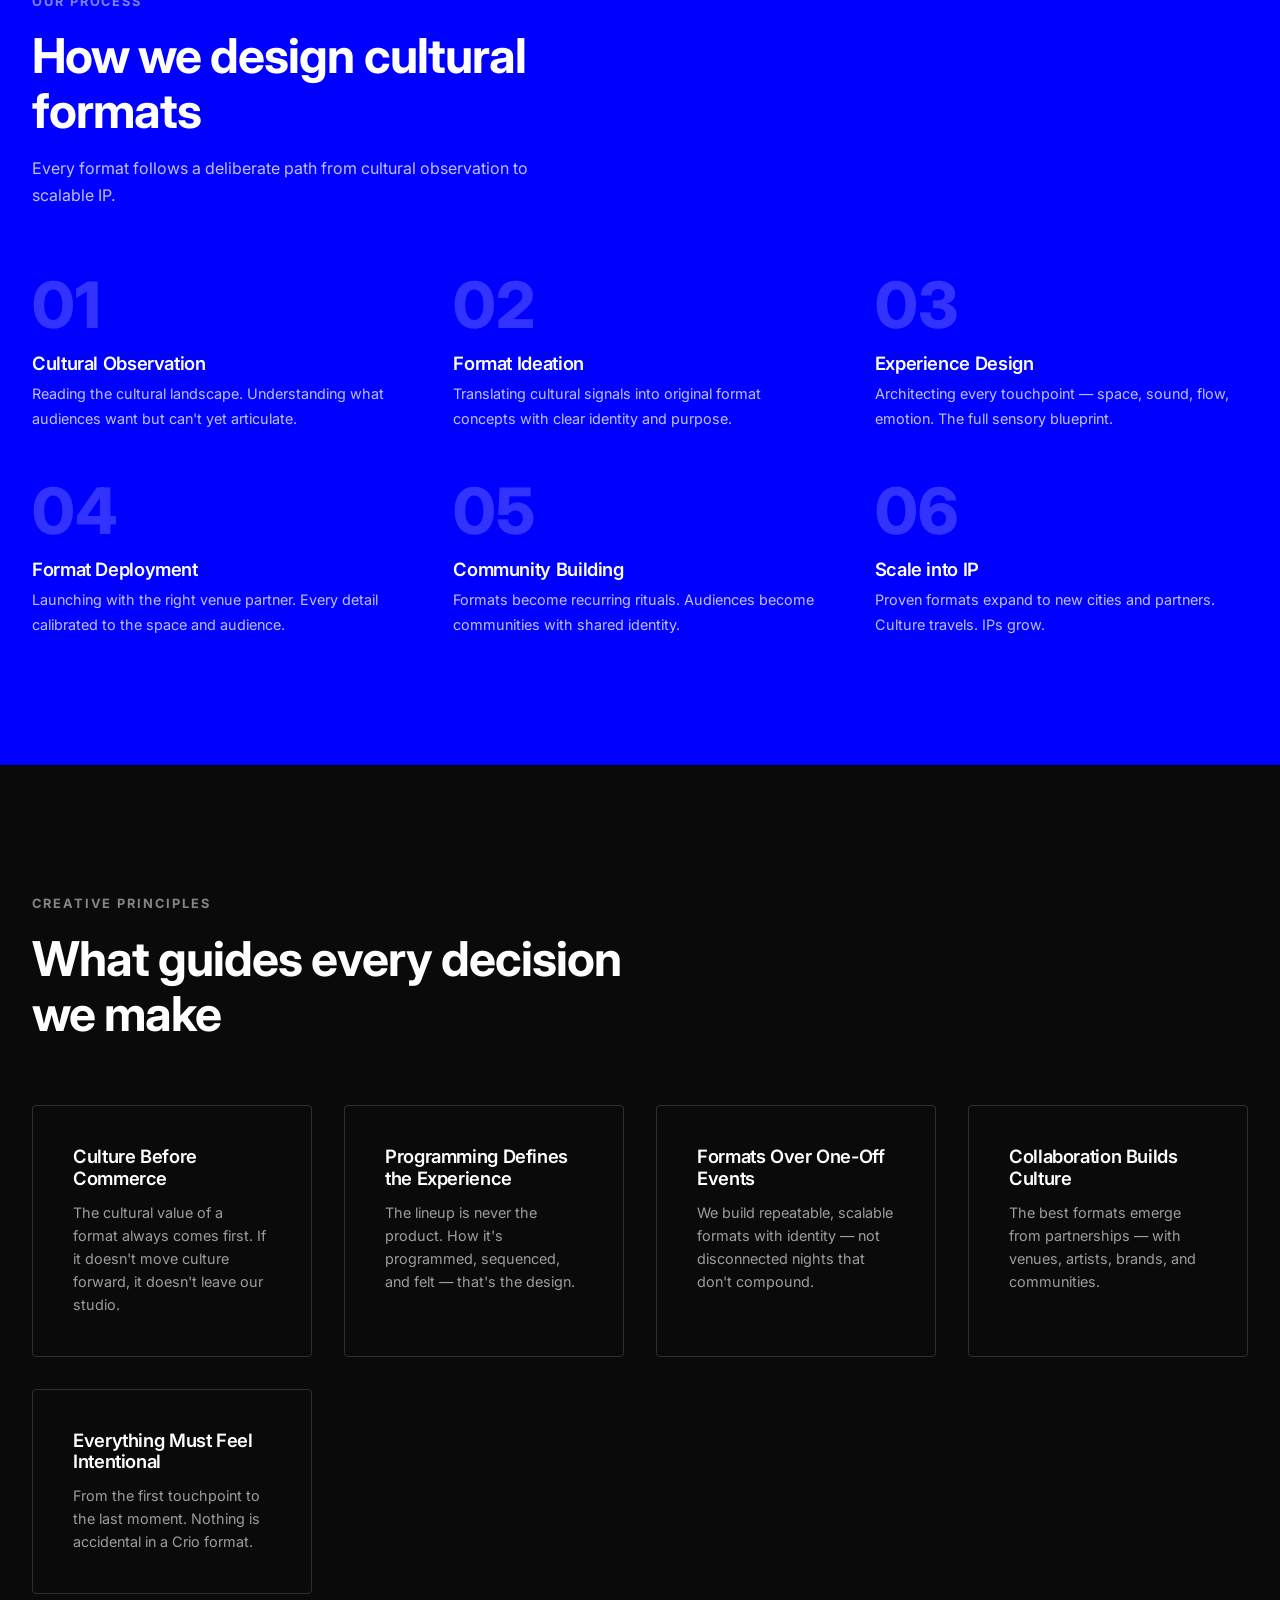
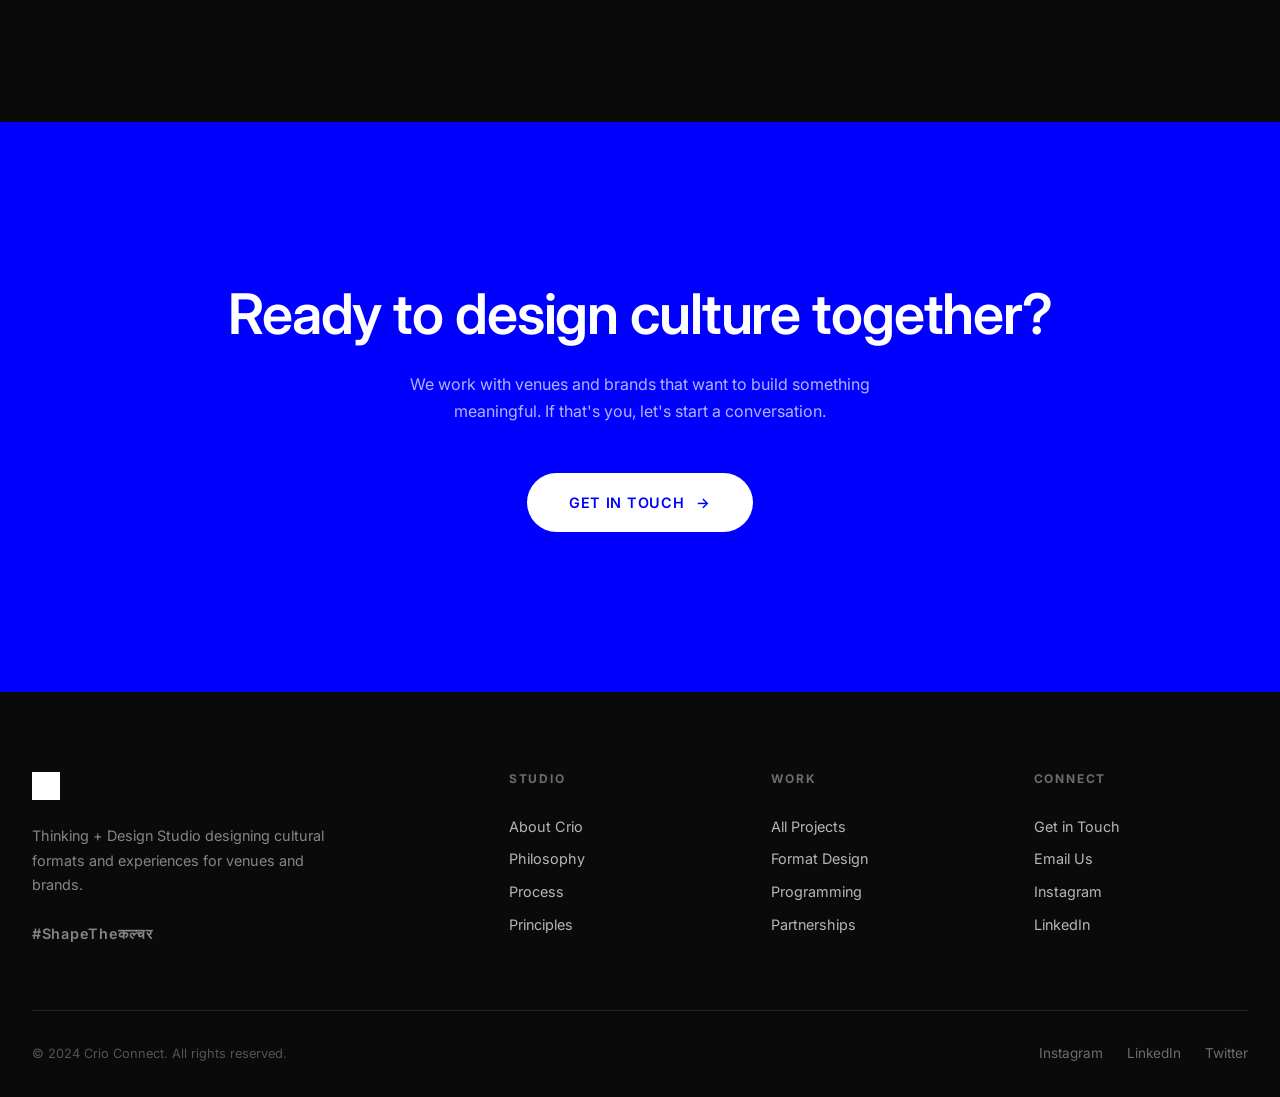
==== commit b1a4308c: "New favicon, F&B partner logos - favicon.png as browser tab icon across all pages - Replace clientlo" ====
--- a/about.html
+++ b/about.html
@@ -8,7 +8,7 @@
   <link rel="preconnect" href="https://fonts.googleapis.com">
   <link rel="preconnect" href="https://fonts.gstatic.com" crossorigin>
   <link href="https://fonts.googleapis.com/css2?family=Inter:wght@300;400;500;600;700;800;900&display=swap" rel="stylesheet">
-  <link rel="icon" type="image/png" href="logos/icon-blue.png">
+  <link rel="icon" type="image/png" href="logos/favicon.png">
   <link rel="stylesheet" href="css/style.css">
 </head>
 <body>
--- a/css/style.css
+++ b/css/style.css
@@ -145,7 +145,7 @@
 }
 
 .nav__logo img {
-  height: 100px;
+  height: 200px;
   width: auto;
   transition: var(--transition-fast);
   object-fit: contain;
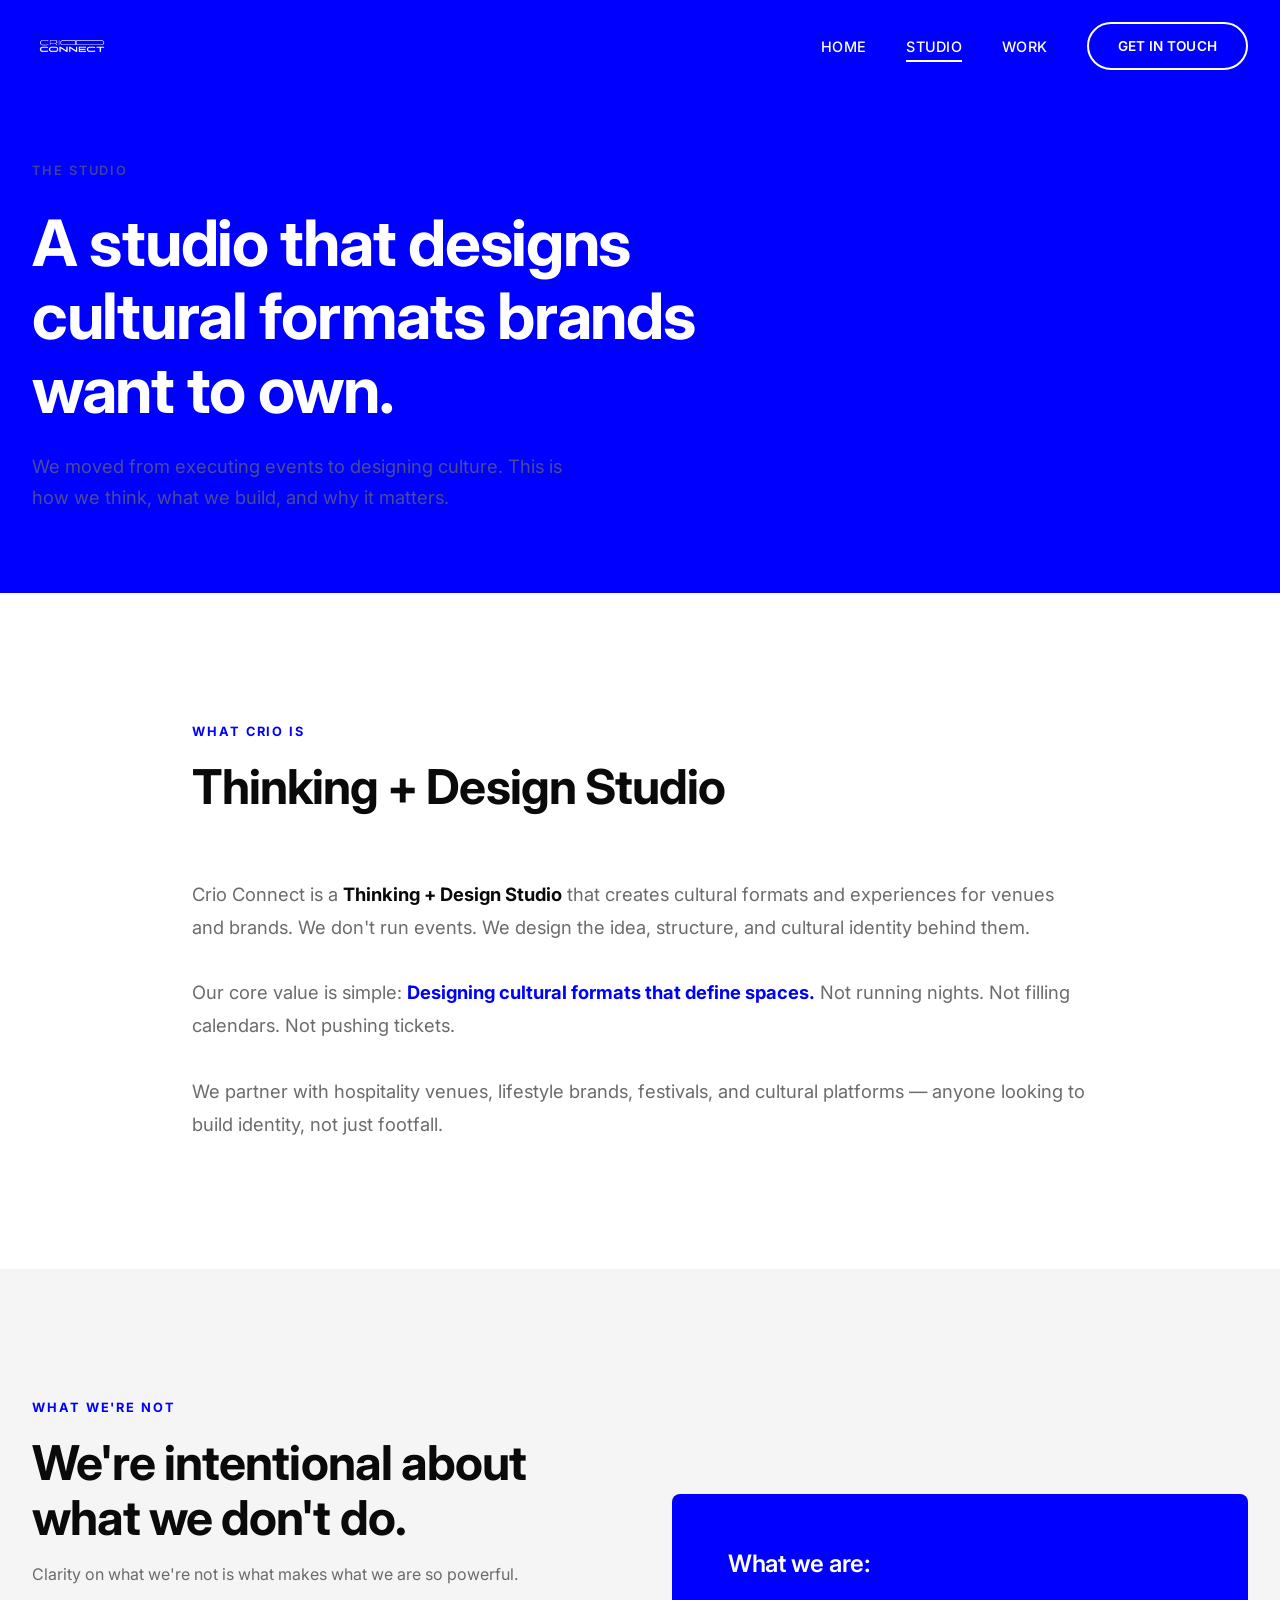
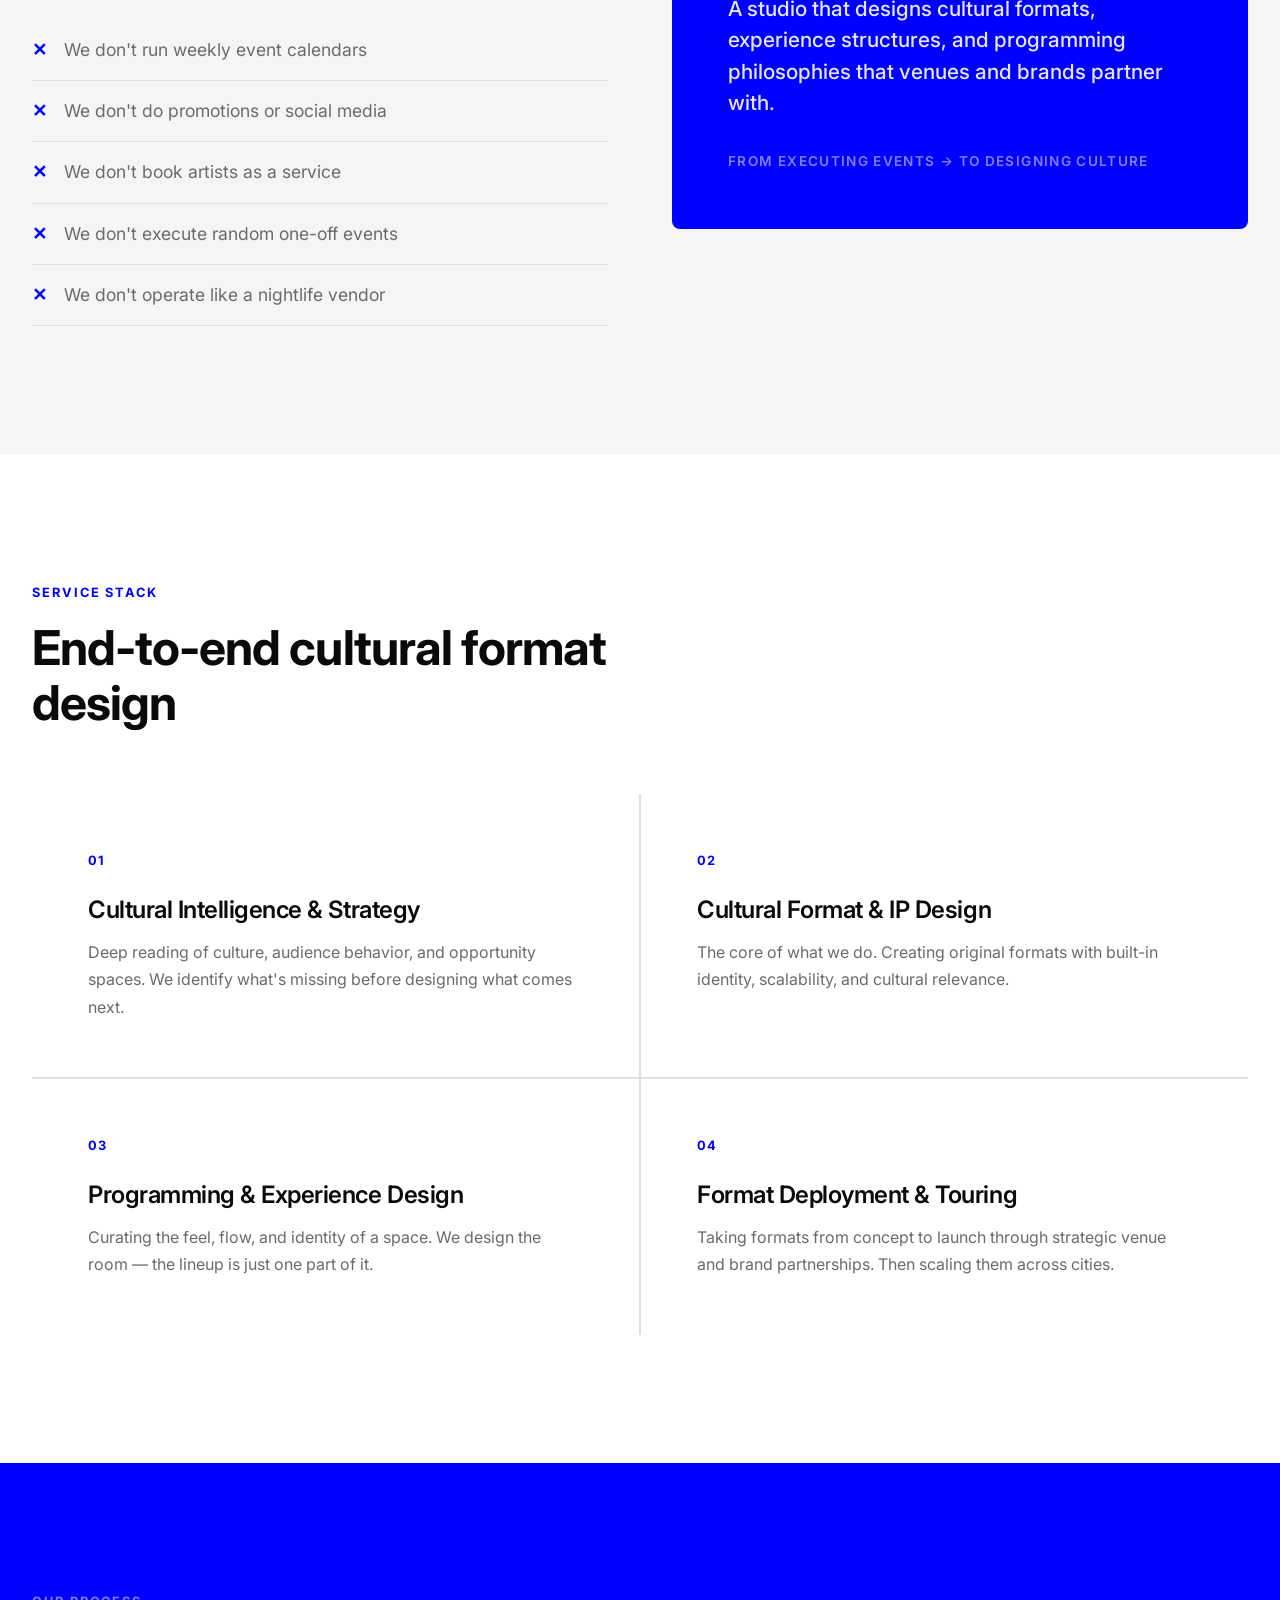
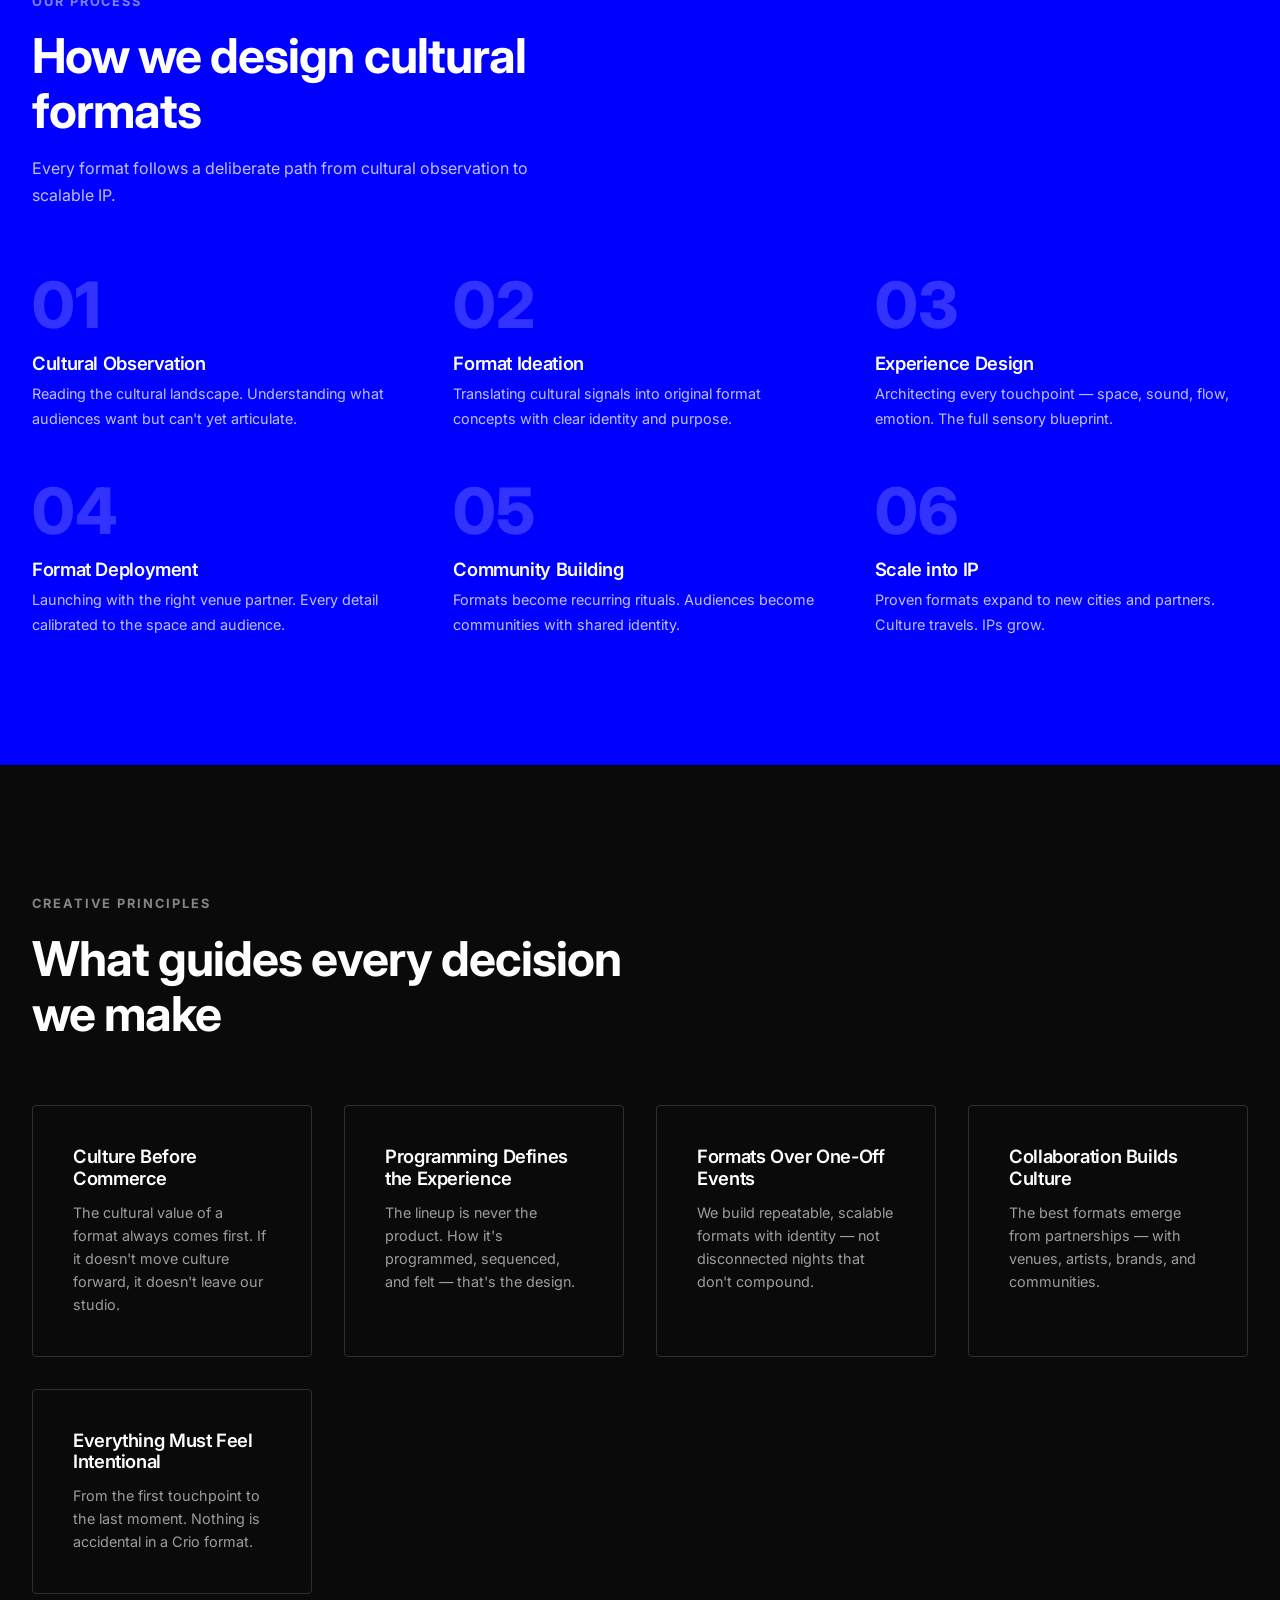
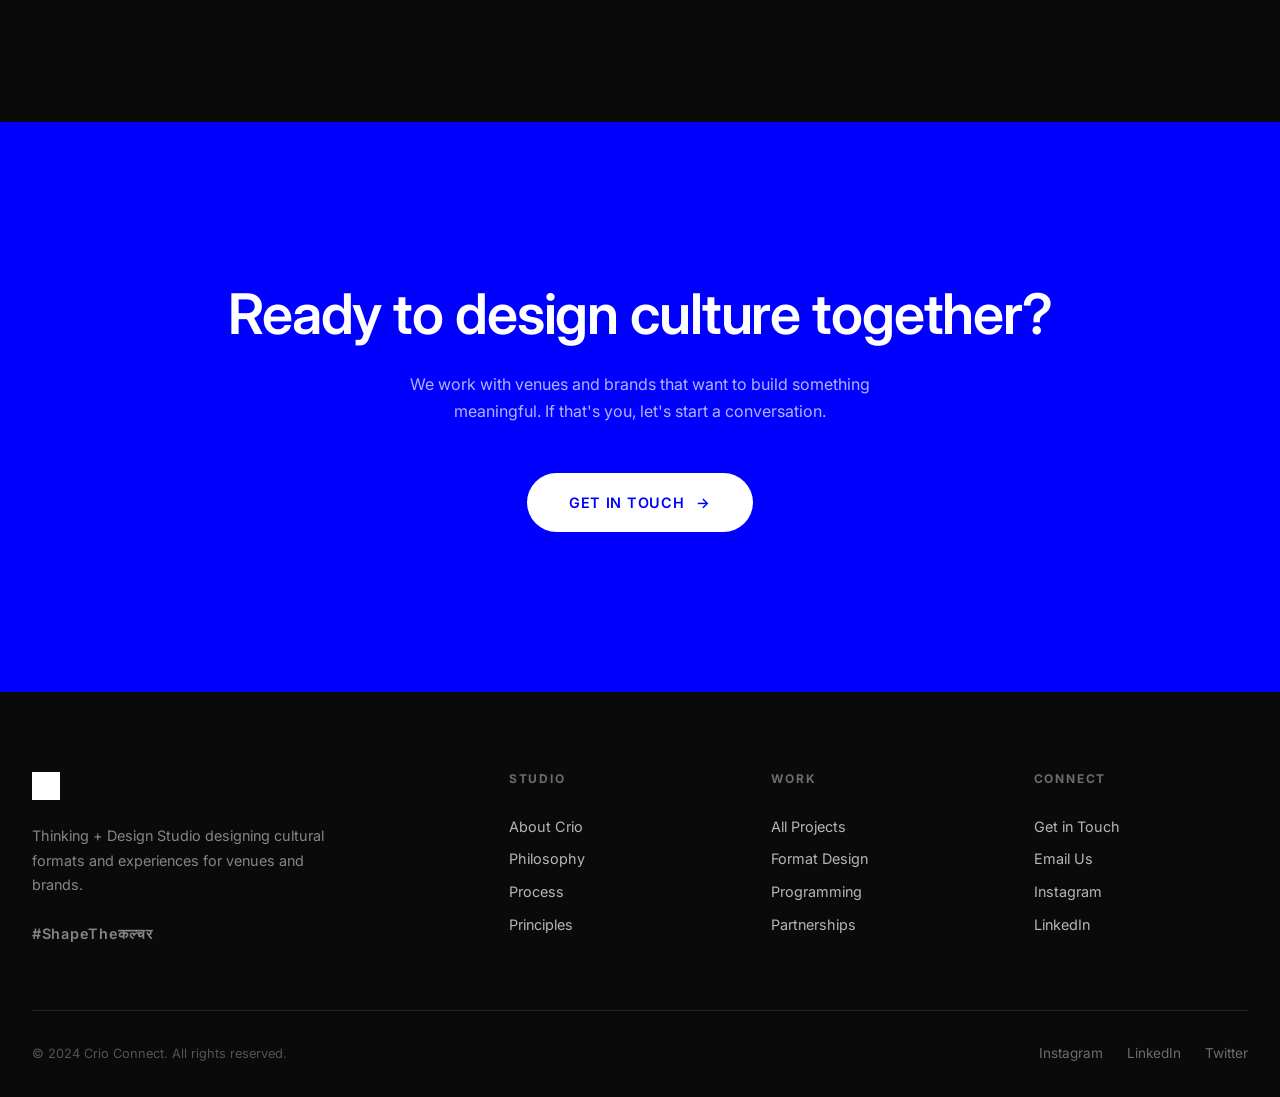
==== commit 598eaca5: "Reduce nav padding, fix favicon path - Nav padding: 1.5rem -> 0.4rem (much less vertical space) - Lo" ====
--- a/about.html
+++ b/about.html
@@ -8,7 +8,7 @@
   <link rel="preconnect" href="https://fonts.googleapis.com">
   <link rel="preconnect" href="https://fonts.gstatic.com" crossorigin>
   <link href="https://fonts.googleapis.com/css2?family=Inter:wght@300;400;500;600;700;800;900&display=swap" rel="stylesheet">
-  <link rel="icon" type="image/png" href="logos/favicon.png">
+  <link rel="icon" type="image/png" href="favicon.png">
   <link rel="stylesheet" href="css/style.css">
 </head>
 <body>
--- a/css/style.css
+++ b/css/style.css
@@ -120,7 +120,7 @@
   left: 0;
   width: 100%;
   z-index: 1000;
-  padding: 1.5rem 0;
+  padding: 0.4rem 0;
   transition: var(--transition);
 }
 
@@ -129,7 +129,7 @@
   backdrop-filter: blur(20px);
   -webkit-backdrop-filter: blur(20px);
   box-shadow: 0 1px 0 rgba(0, 0, 0, 0.06);
-  padding: 1rem 0;
+  padding: 0.3rem 0;
 }
 
 .nav__inner {
@@ -145,7 +145,7 @@
 }
 
 .nav__logo img {
-  height: 200px;
+  height: 80px;
   width: auto;
   transition: var(--transition-fast);
   object-fit: contain;
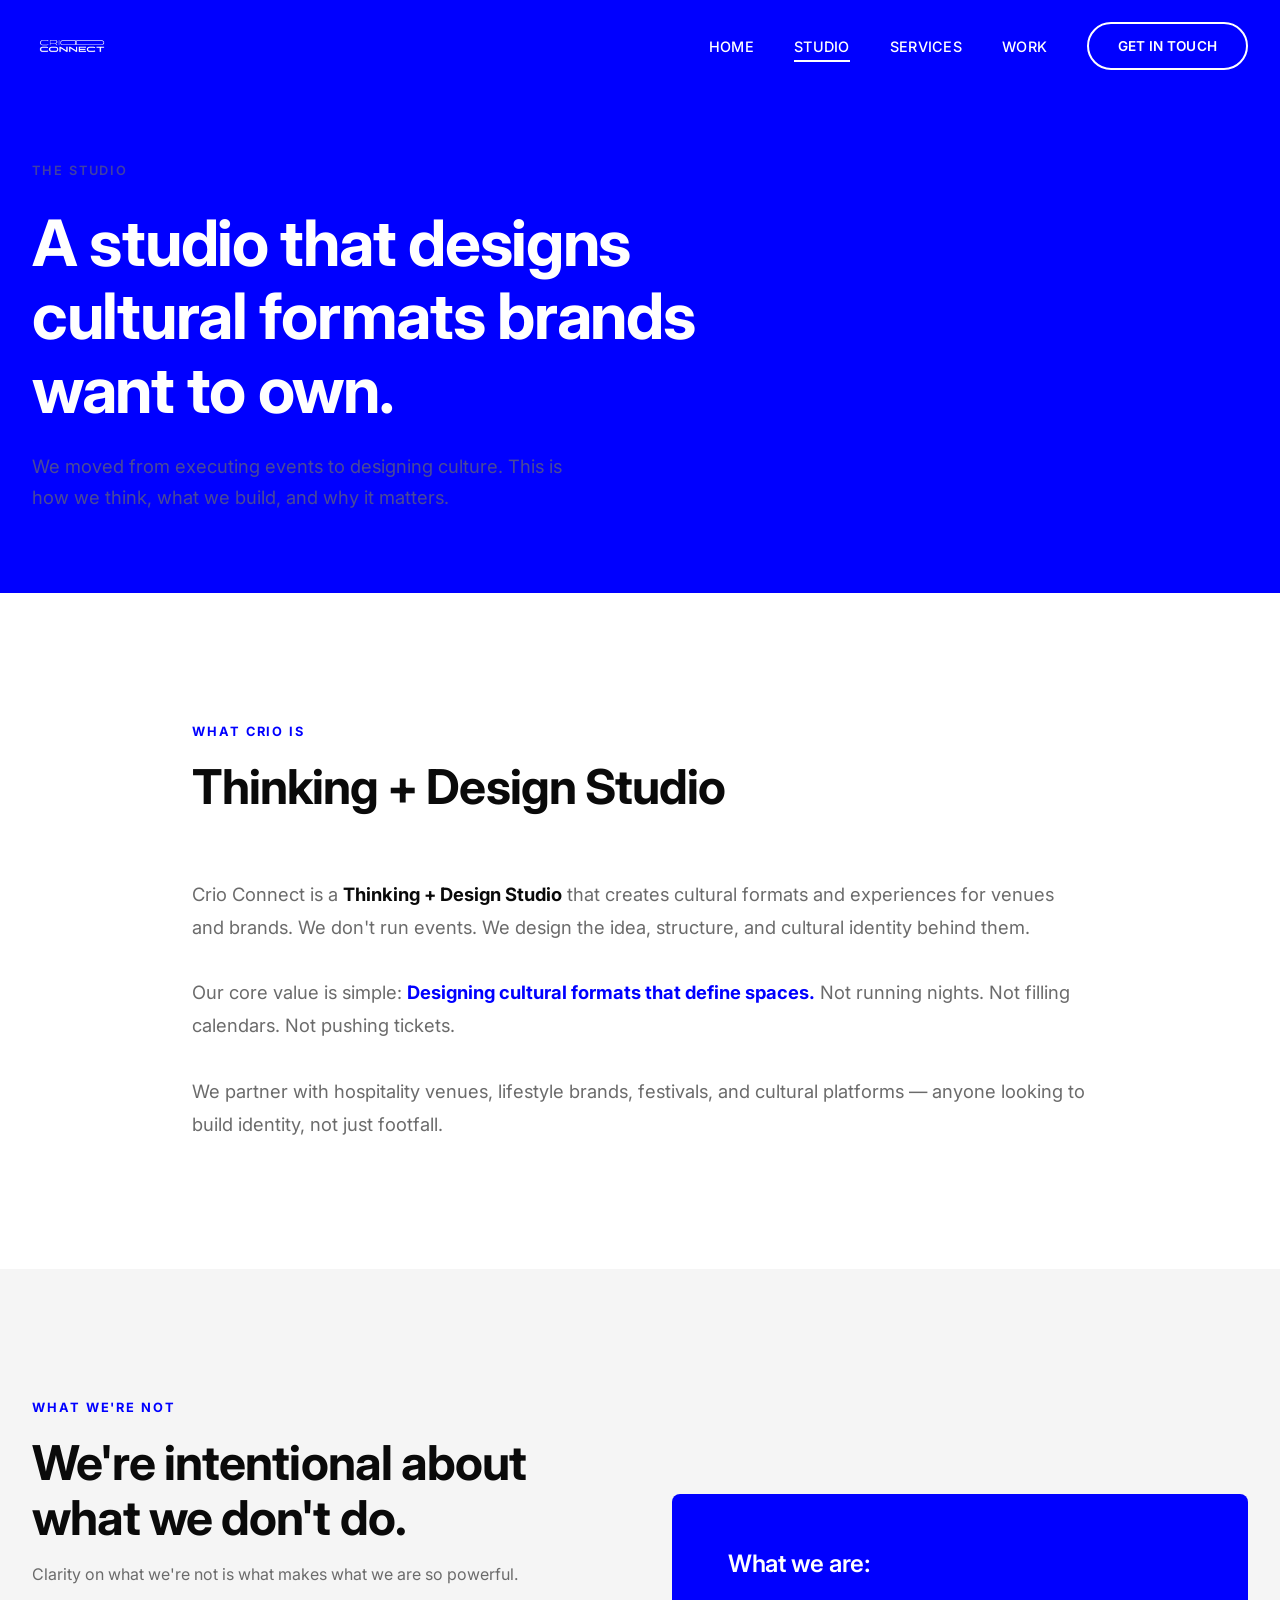
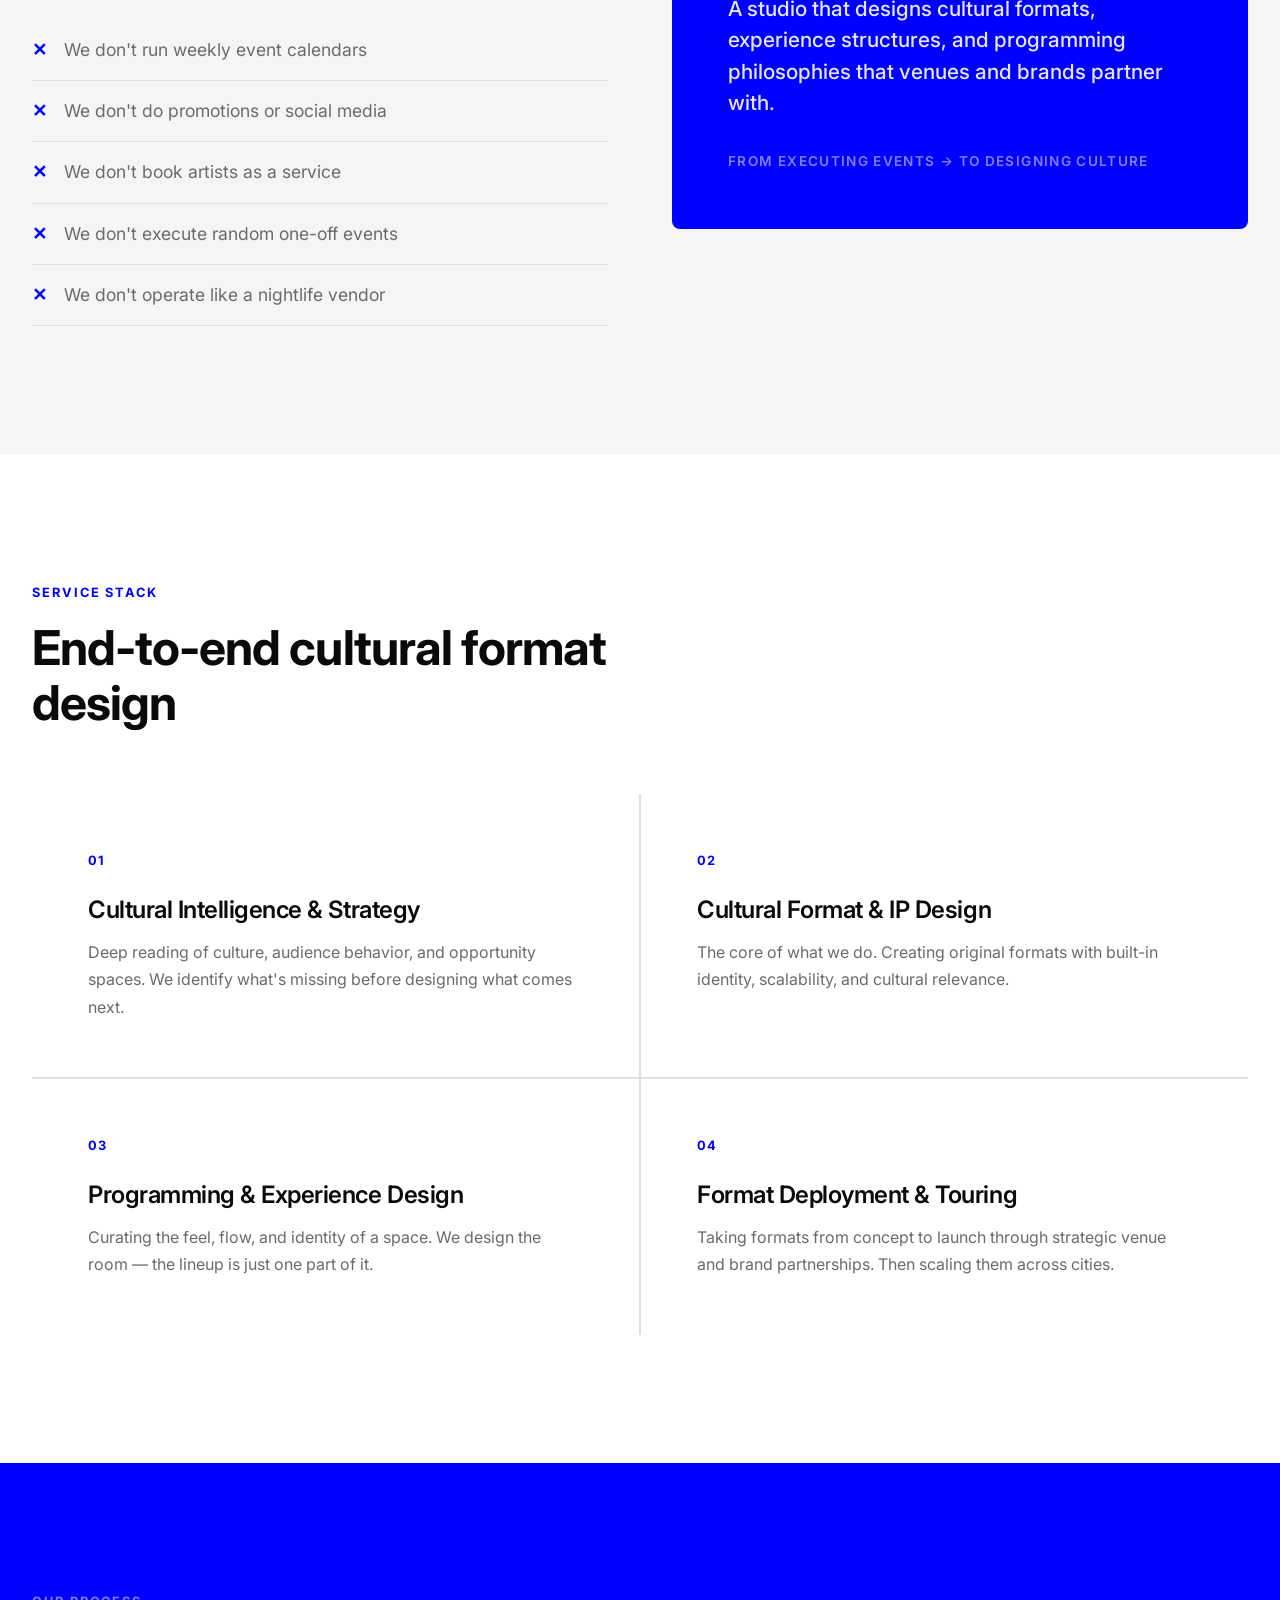
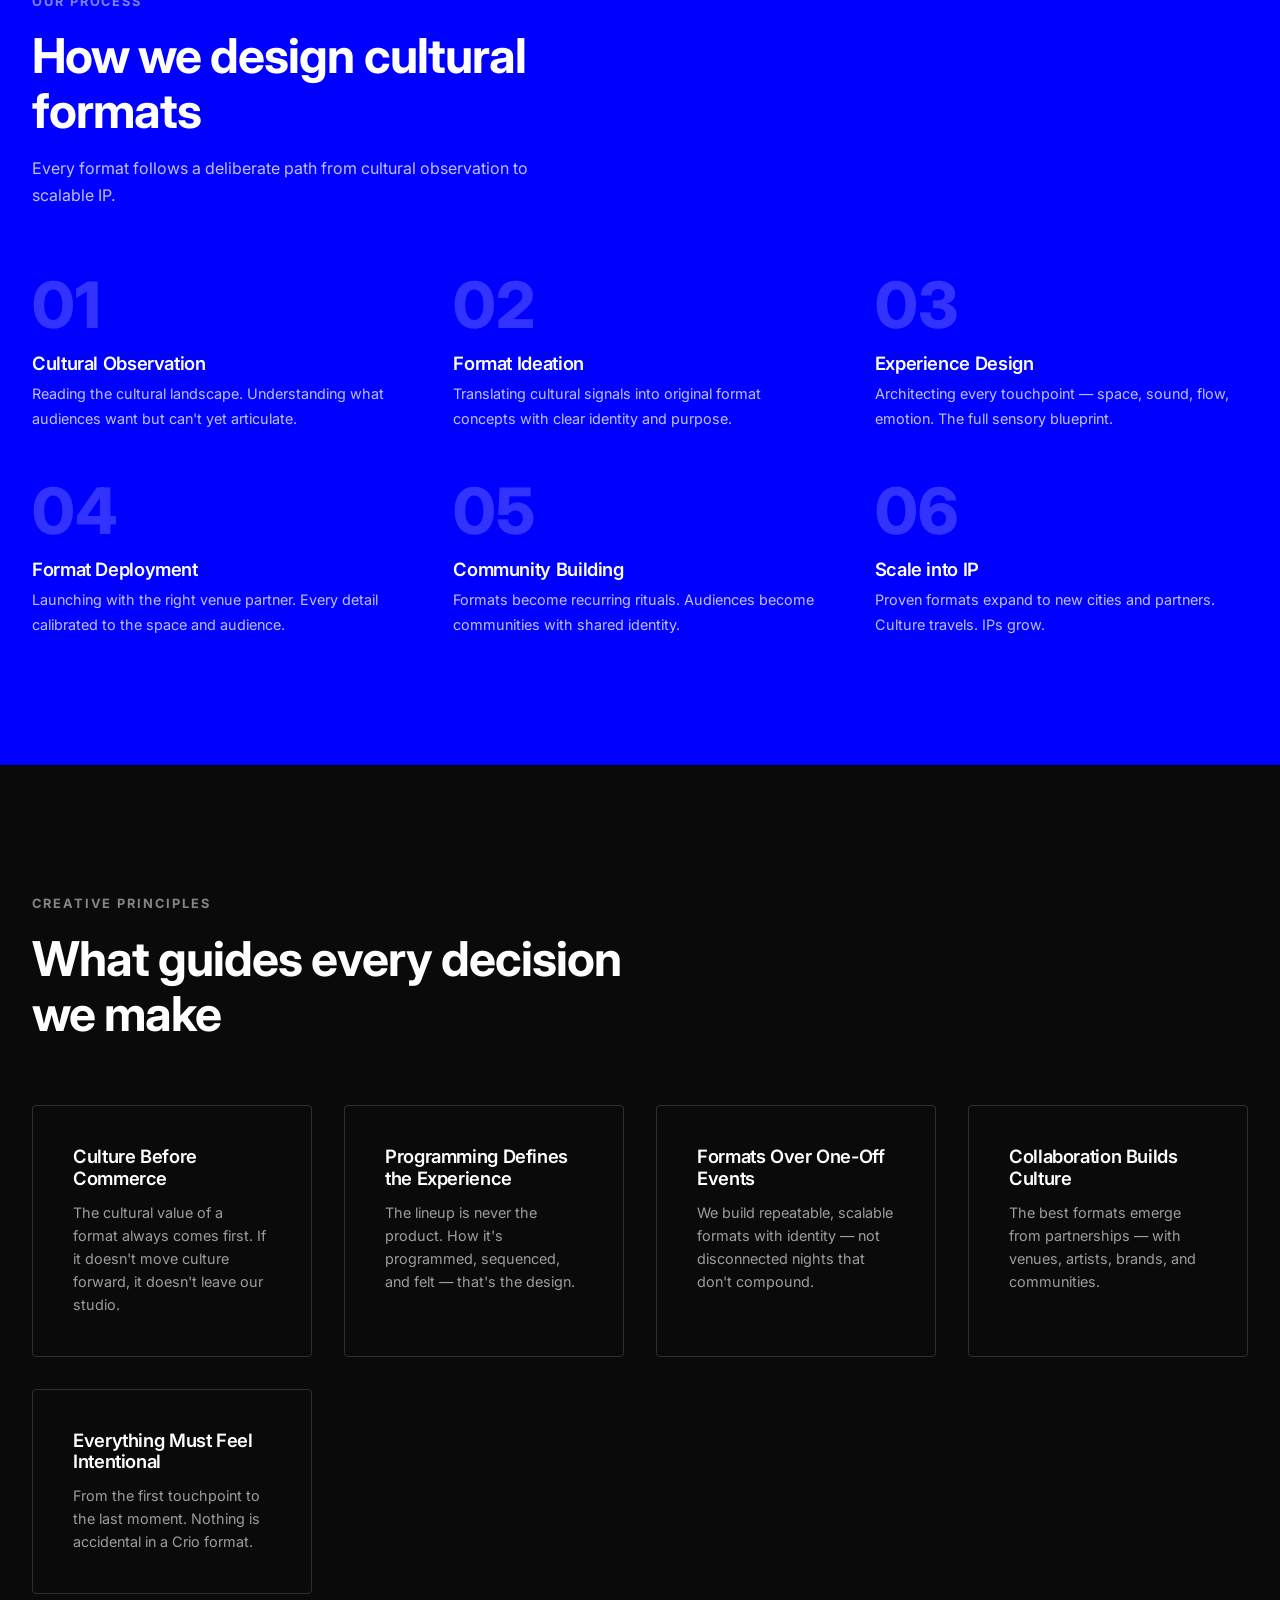
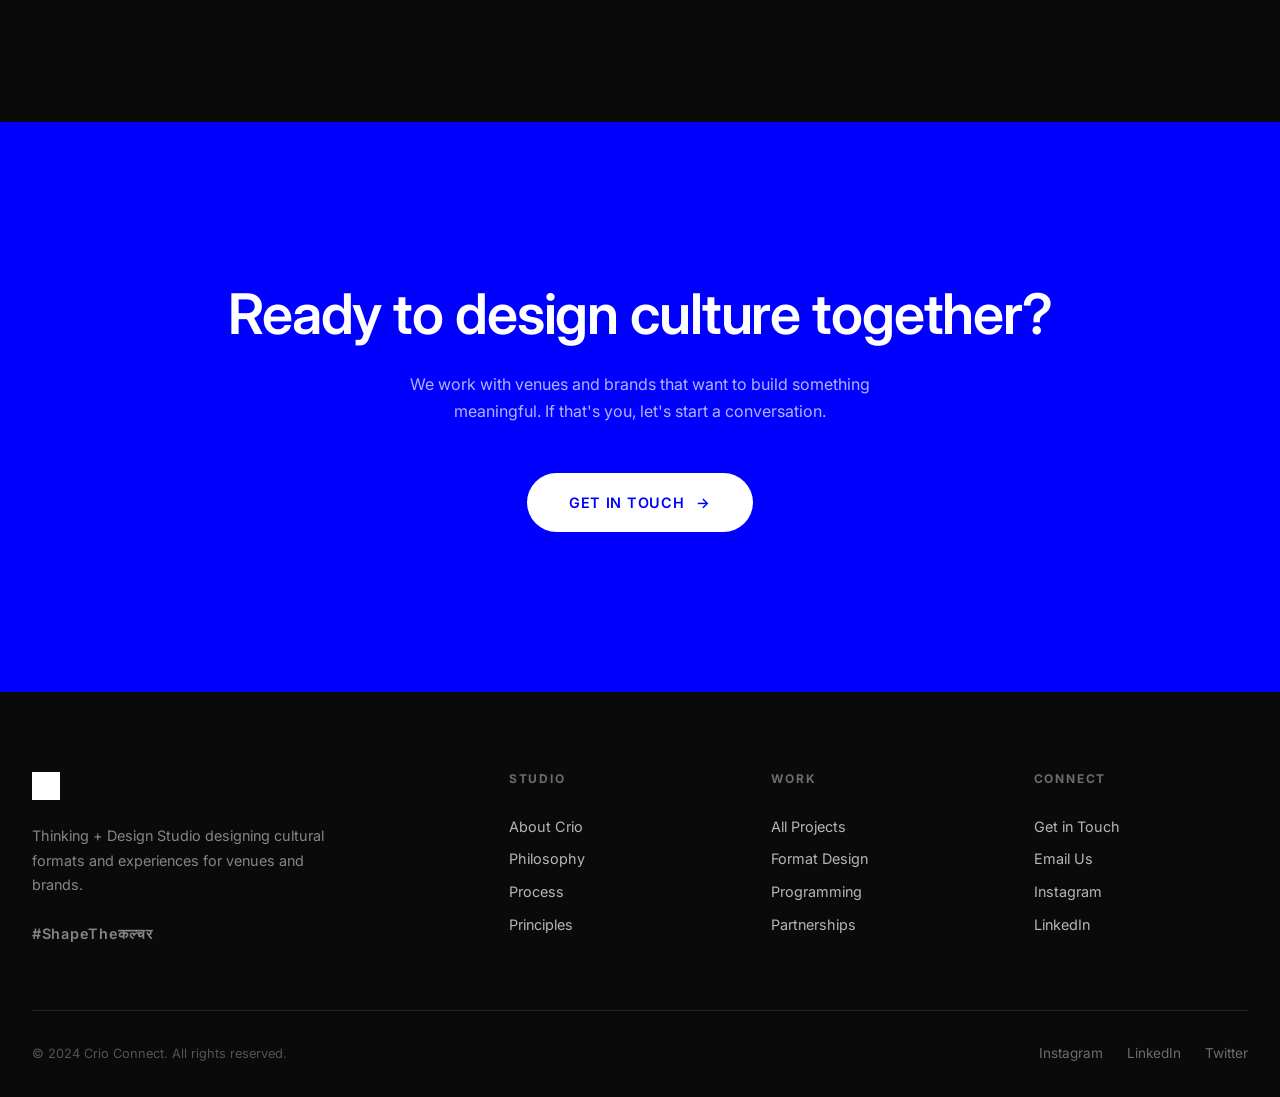
==== commit a797fff1: "Add Services page with full content and nav - New services.html: hero, 5 service rows, who we work w" ====
--- a/about.html
+++ b/about.html
@@ -1,10 +1,36 @@
 <!DOCTYPE html>
 <html lang="en">
 <head>
+  <!-- Google Analytics -->
+  <script async src="https://www.googletagmanager.com/gtag/js?id=G-NWSXWMNGGS"></script>
+  <script>
+    window.dataLayer = window.dataLayer || [];
+    function gtag(){dataLayer.push(arguments);}
+    gtag('js', new Date());
+    gtag('config', 'G-NWSXWMNGGS');
+  </script>
   <meta charset="UTF-8">
   <meta name="viewport" content="width=device-width, initial-scale=1.0">
-  <title>Studio — Crio Connect</title>
-  <meta name="description" content="Crio Connect is a Thinking + Design Studio. We design cultural formats and experiences — not run events. Learn about our philosophy, process, and principles.">
+  <title>Studio — Crio Connect | Cultural Format Design</title>
+  <meta name="description" content="Crio Connect is a Thinking + Design Studio based in Goa. We design cultural formats and experiences — not run events. Explore our philosophy, process, and principles.">
+  <meta name="keywords" content="Crio Connect studio, cultural design studio, format design India, experience architecture, Goa design studio">
+  <meta name="author" content="Crio Connect">
+  <link rel="canonical" href="https://crioconnect.com/about.html">
+
+  <!-- Open Graph -->
+  <meta property="og:type" content="website">
+  <meta property="og:url" content="https://crioconnect.com/about.html">
+  <meta property="og:title" content="Studio — Crio Connect | Cultural Format Design">
+  <meta property="og:description" content="A Thinking + Design Studio that creates cultural formats and experiences for venues and brands. Based in Goa, India.">
+  <meta property="og:image" content="https://crioconnect.com/Photos/house-of-nomad/_97A1200-Enhanced-NR-2.jpg">
+  <meta property="og:site_name" content="Crio Connect">
+
+  <!-- Twitter Card -->
+  <meta name="twitter:card" content="summary_large_image">
+  <meta name="twitter:title" content="Studio — Crio Connect">
+  <meta name="twitter:description" content="A Thinking + Design Studio that creates cultural formats and experiences for venues and brands.">
+  <meta name="twitter:image" content="https://crioconnect.com/Photos/house-of-nomad/_97A1200-Enhanced-NR-2.jpg">
+
   <link rel="preconnect" href="https://fonts.googleapis.com">
   <link rel="preconnect" href="https://fonts.gstatic.com" crossorigin>
   <link href="https://fonts.googleapis.com/css2?family=Inter:wght@300;400;500;600;700;800;900&display=swap" rel="stylesheet">
@@ -23,6 +49,7 @@
       <div class="nav__links">
         <a href="index.html">Home</a>
         <a href="about.html" class="active">Studio</a>
+        <a href="services.html">Services</a>
         <a href="work.html">Work</a>
         <a href="contact.html" class="nav__cta">Get in Touch</a>
       </div>
--- a/css/style.css
+++ b/css/style.css
@@ -1009,6 +1009,146 @@
 
 .footer__social a:hover {
   color: var(--crio-white);
+}
+
+/* --- Services Stack (Services Page) --- */
+.services-stack {
+  display: flex;
+  flex-direction: column;
+}
+
+.service-row {
+  display: grid;
+  grid-template-columns: 1fr 1fr;
+  gap: 0;
+  border-top: 1px solid var(--crio-grey-mid);
+  padding: 3rem 0;
+  transition: var(--transition);
+}
+
+.service-row:last-child {
+  border-bottom: 1px solid var(--crio-grey-mid);
+}
+
+.service-row__header {
+  padding-right: 4rem;
+}
+
+.service-row__number {
+  font-size: 0.75rem;
+  font-weight: 700;
+  letter-spacing: 0.15em;
+  color: var(--crio-blue);
+  display: block;
+  margin-bottom: 1rem;
+}
+
+.service-row__title {
+  font-size: clamp(1.4rem, 2.5vw, 1.9rem);
+  font-weight: 700;
+  margin-bottom: 0.75rem;
+  letter-spacing: -0.02em;
+}
+
+.service-row__tagline {
+  font-size: 1rem;
+  color: var(--crio-grey-text);
+  line-height: 1.6;
+}
+
+.service-row__body {
+  display: grid;
+  grid-template-columns: 1fr 1fr;
+  gap: 2rem;
+  align-content: start;
+}
+
+.service-row__col-label {
+  font-size: 0.7rem;
+  font-weight: 700;
+  letter-spacing: 0.15em;
+  text-transform: uppercase;
+  color: var(--crio-blue);
+  margin-bottom: 0.6rem;
+}
+
+/* --- Changes Grid (Services Page) --- */
+.changes-grid {
+  display: grid;
+  grid-template-columns: 1fr 80px 1fr;
+  align-items: center;
+  gap: 0;
+  max-width: 860px;
+}
+
+.changes-col__label {
+  font-size: 0.75rem;
+  font-weight: 700;
+  letter-spacing: 0.15em;
+  text-transform: uppercase;
+  color: var(--crio-blue);
+  margin-bottom: 1.5rem;
+}
+
+.changes-list {
+  display: flex;
+  flex-direction: column;
+  gap: 0;
+}
+
+.changes-list li {
+  font-size: clamp(1.05rem, 1.8vw, 1.2rem);
+  font-weight: 500;
+  color: var(--crio-grey-text);
+  padding: 1rem 0;
+  border-bottom: 1px solid var(--crio-grey-mid);
+}
+
+.changes-list--to li {
+  color: var(--crio-black);
+  font-weight: 600;
+}
+
+.changes-col__arrow {
+  display: flex;
+  align-items: center;
+  justify-content: center;
+}
+
+.changes-arrow-line {
+  width: 40px;
+  height: 2px;
+  background: var(--crio-blue);
+  position: relative;
+}
+
+.changes-arrow-line::after {
+  content: '';
+  position: absolute;
+  right: -1px;
+  top: -4px;
+  width: 10px;
+  height: 10px;
+  border-right: 2px solid var(--crio-blue);
+  border-top: 2px solid var(--crio-blue);
+  transform: rotate(45deg);
+}
+
+/* --- Outcomes Grid (Services Page) --- */
+.outcomes-grid {
+  display: grid;
+  grid-template-columns: repeat(auto-fit, minmax(240px, 1fr));
+  gap: 1px;
+  background: var(--crio-grey-mid);
+}
+
+.outcome-item {
+  background: var(--crio-white);
+  padding: 2rem;
+  font-size: 1rem;
+  font-weight: 500;
+  color: var(--crio-black);
+  line-height: 1.5;
 }
 
 /* --- Animations --- */
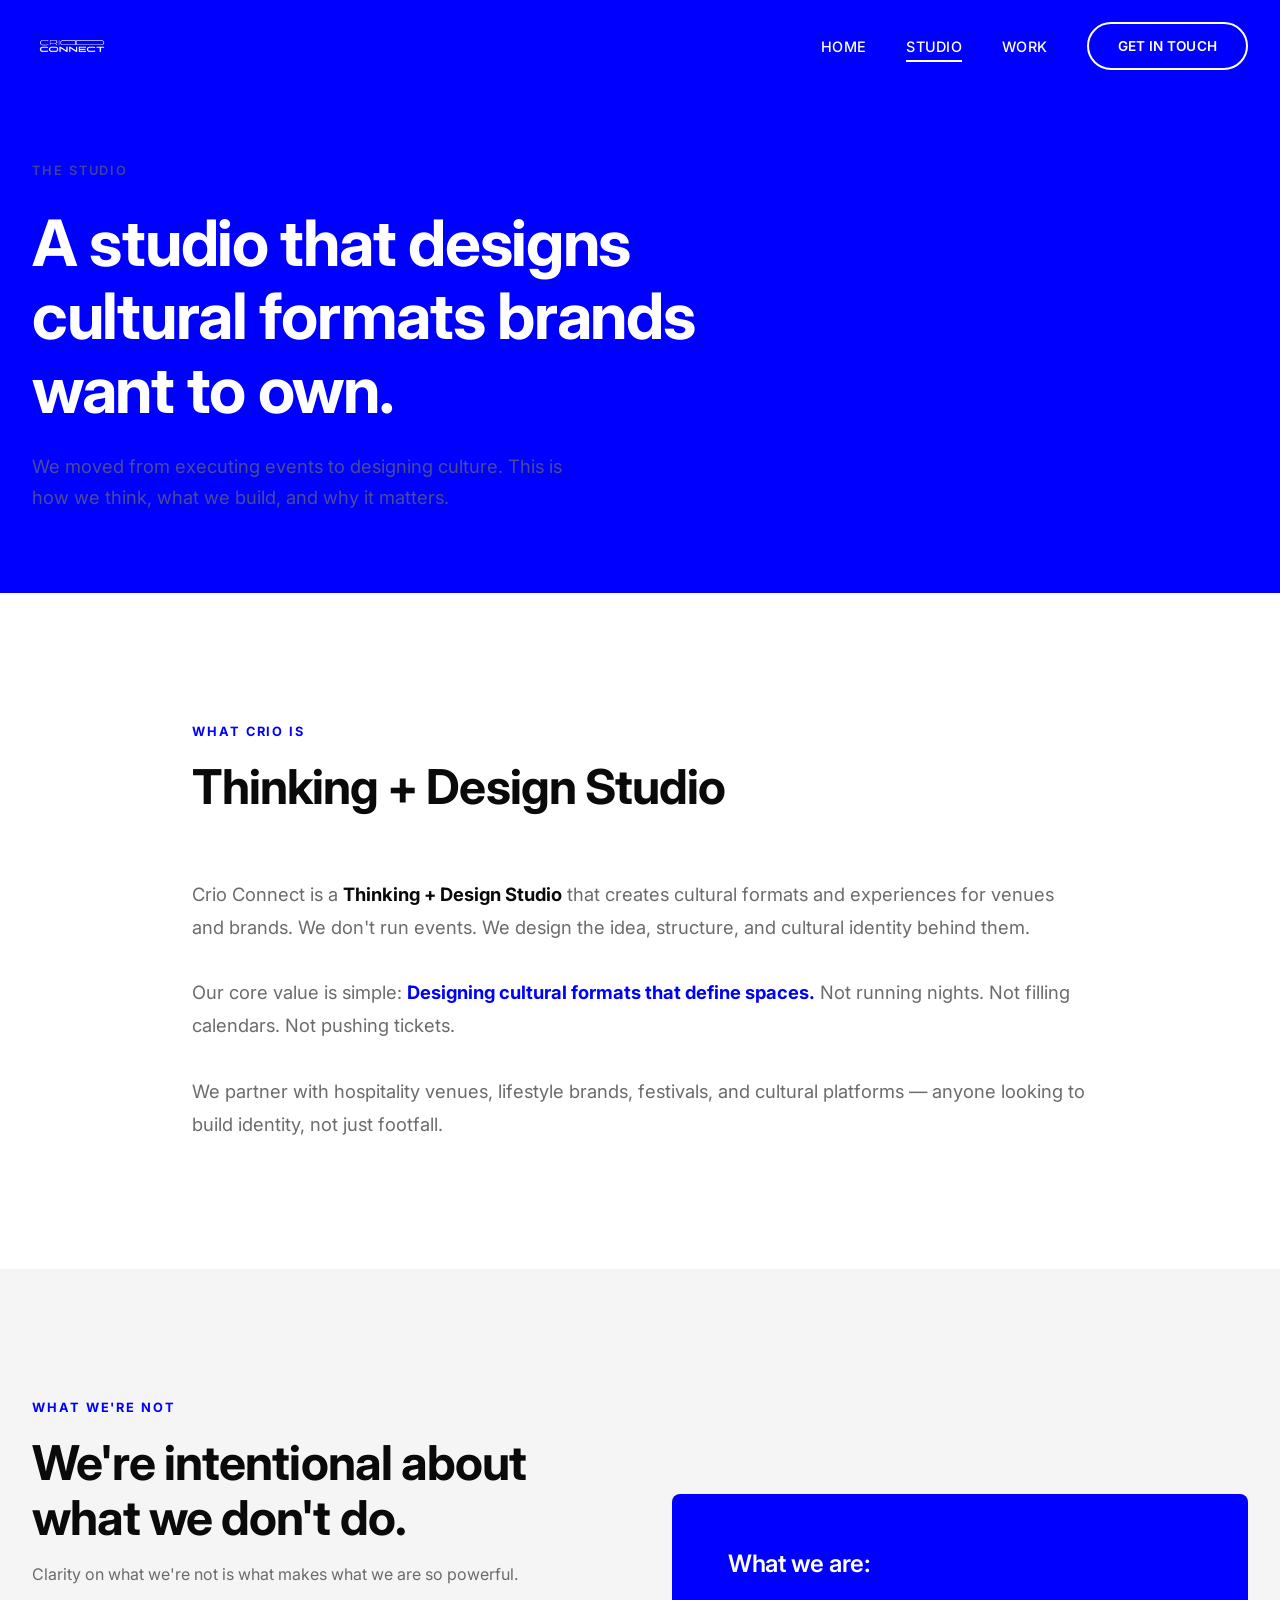
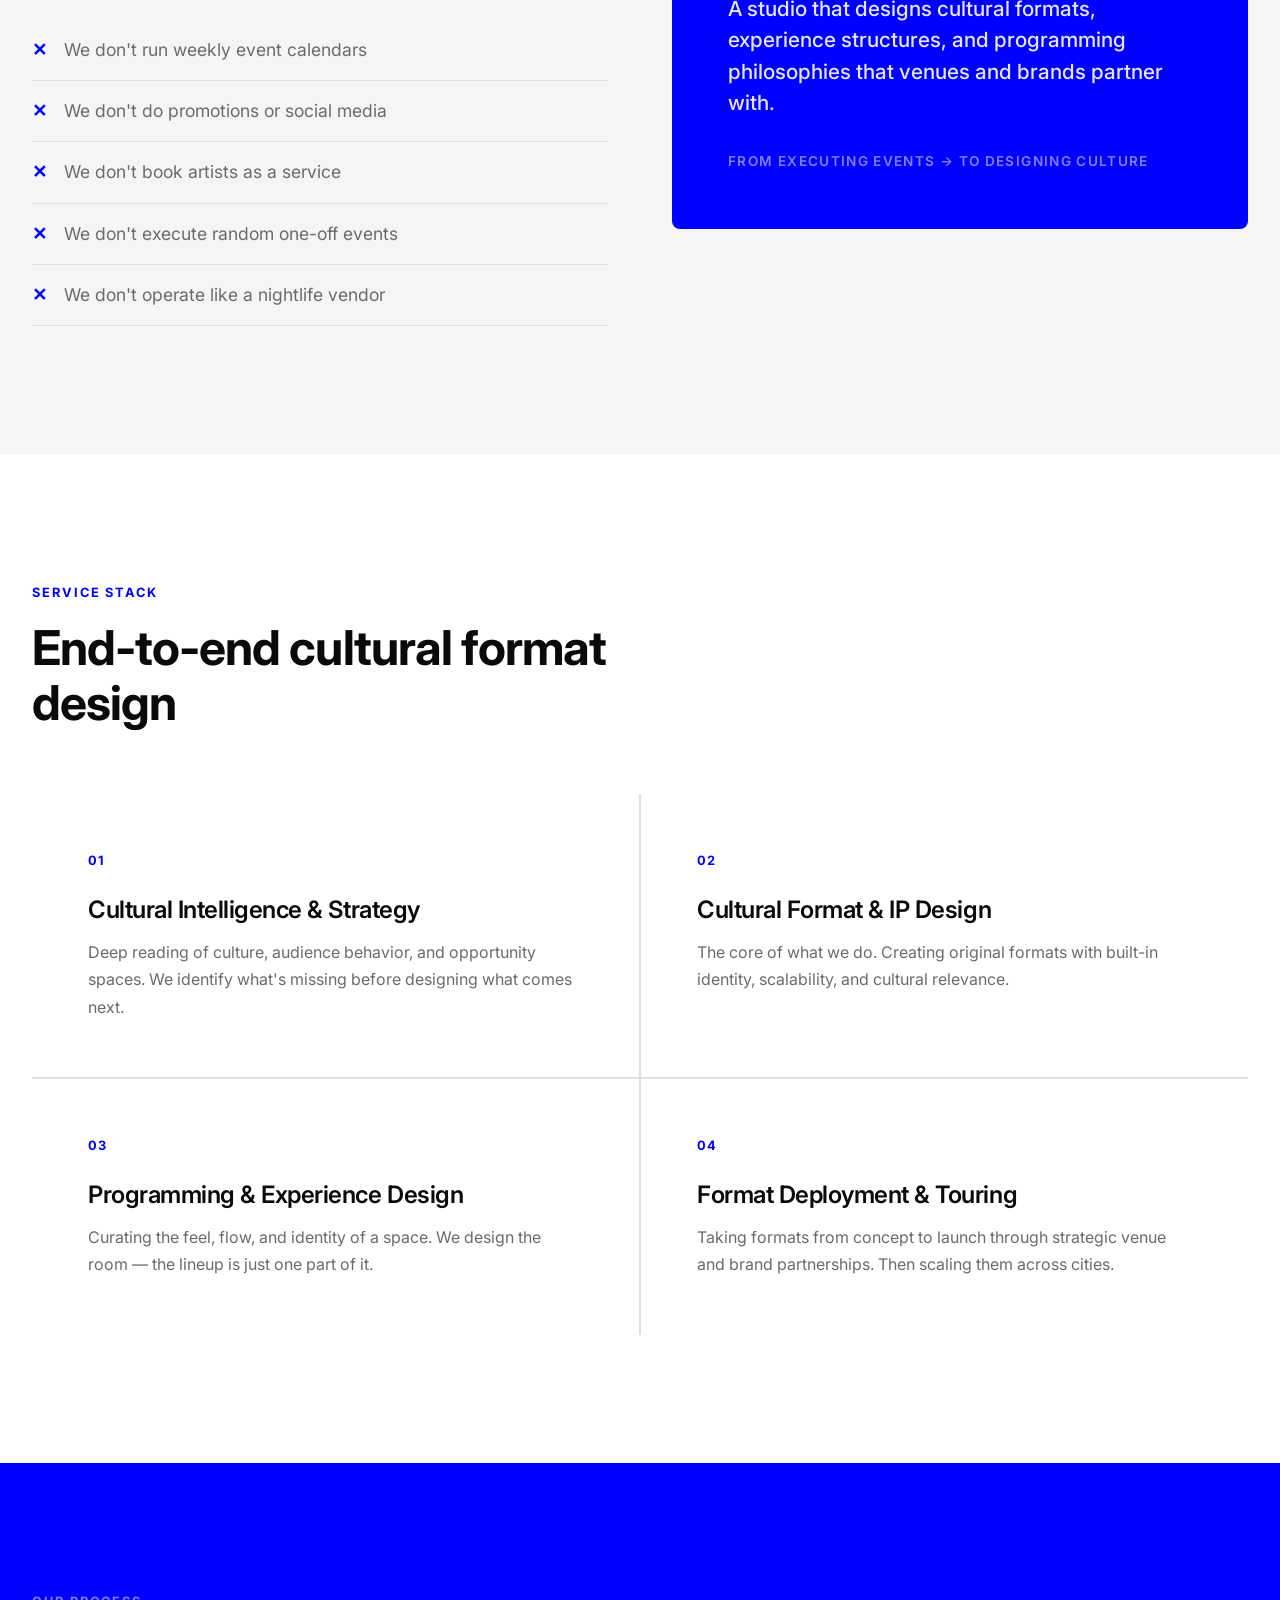
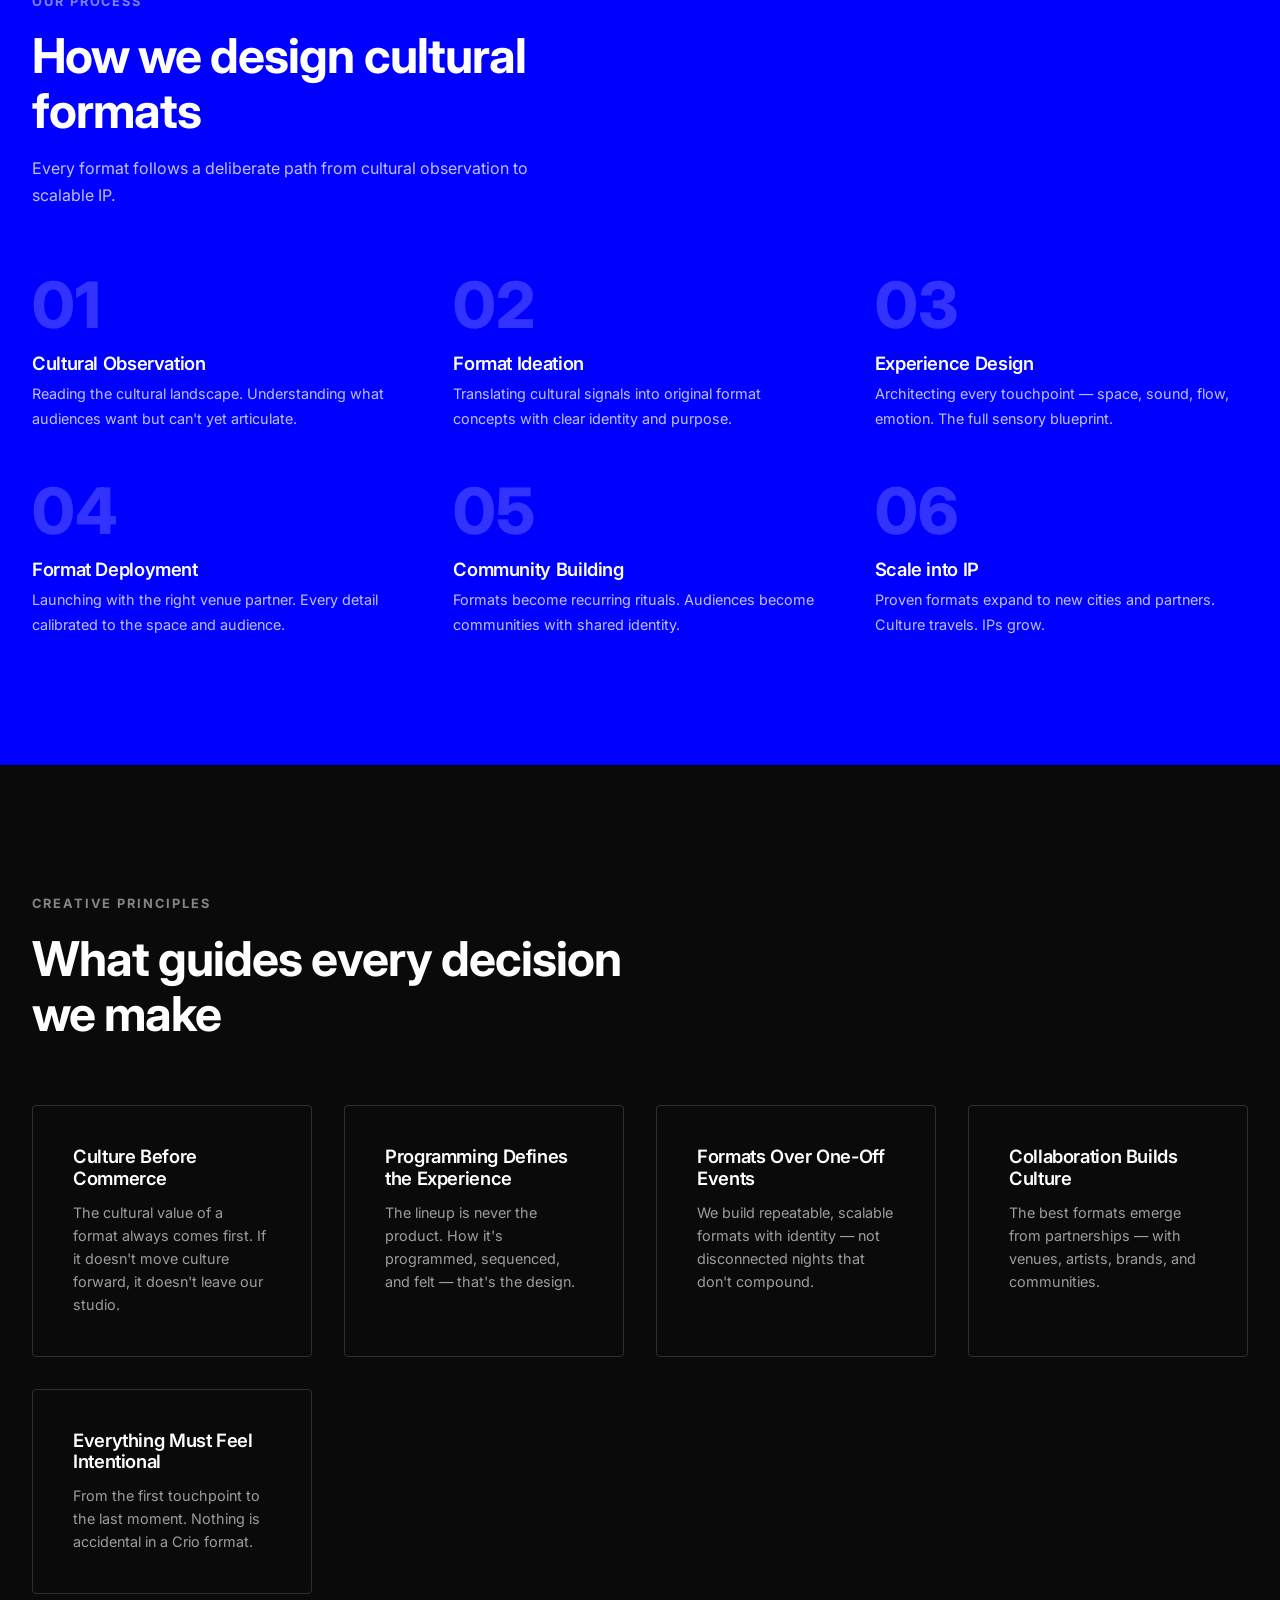
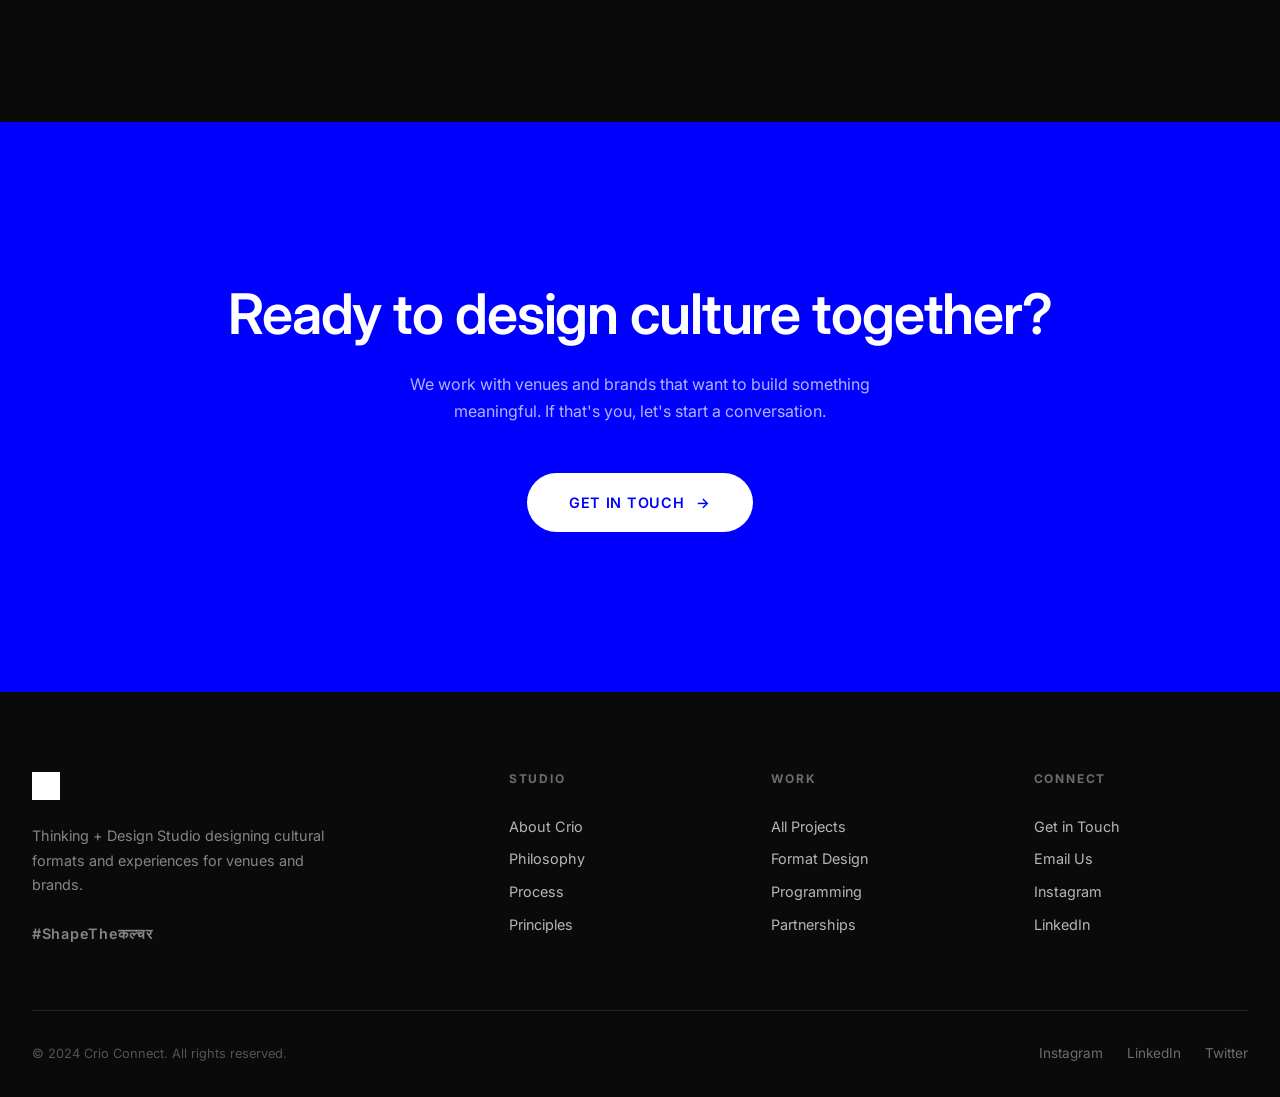
==== commit 184d0c95: "Revert "Add Services page with full content and nav" This reverts commit a797fff113f7b012ffe467bfc42" ====
--- a/about.html
+++ b/about.html
@@ -49,7 +49,6 @@
       <div class="nav__links">
         <a href="index.html">Home</a>
         <a href="about.html" class="active">Studio</a>
-        <a href="services.html">Services</a>
         <a href="work.html">Work</a>
         <a href="contact.html" class="nav__cta">Get in Touch</a>
       </div>
--- a/css/style.css
+++ b/css/style.css
@@ -1009,146 +1009,6 @@
 
 .footer__social a:hover {
   color: var(--crio-white);
-}
-
-/* --- Services Stack (Services Page) --- */
-.services-stack {
-  display: flex;
-  flex-direction: column;
-}
-
-.service-row {
-  display: grid;
-  grid-template-columns: 1fr 1fr;
-  gap: 0;
-  border-top: 1px solid var(--crio-grey-mid);
-  padding: 3rem 0;
-  transition: var(--transition);
-}
-
-.service-row:last-child {
-  border-bottom: 1px solid var(--crio-grey-mid);
-}
-
-.service-row__header {
-  padding-right: 4rem;
-}
-
-.service-row__number {
-  font-size: 0.75rem;
-  font-weight: 700;
-  letter-spacing: 0.15em;
-  color: var(--crio-blue);
-  display: block;
-  margin-bottom: 1rem;
-}
-
-.service-row__title {
-  font-size: clamp(1.4rem, 2.5vw, 1.9rem);
-  font-weight: 700;
-  margin-bottom: 0.75rem;
-  letter-spacing: -0.02em;
-}
-
-.service-row__tagline {
-  font-size: 1rem;
-  color: var(--crio-grey-text);
-  line-height: 1.6;
-}
-
-.service-row__body {
-  display: grid;
-  grid-template-columns: 1fr 1fr;
-  gap: 2rem;
-  align-content: start;
-}
-
-.service-row__col-label {
-  font-size: 0.7rem;
-  font-weight: 700;
-  letter-spacing: 0.15em;
-  text-transform: uppercase;
-  color: var(--crio-blue);
-  margin-bottom: 0.6rem;
-}
-
-/* --- Changes Grid (Services Page) --- */
-.changes-grid {
-  display: grid;
-  grid-template-columns: 1fr 80px 1fr;
-  align-items: center;
-  gap: 0;
-  max-width: 860px;
-}
-
-.changes-col__label {
-  font-size: 0.75rem;
-  font-weight: 700;
-  letter-spacing: 0.15em;
-  text-transform: uppercase;
-  color: var(--crio-blue);
-  margin-bottom: 1.5rem;
-}
-
-.changes-list {
-  display: flex;
-  flex-direction: column;
-  gap: 0;
-}
-
-.changes-list li {
-  font-size: clamp(1.05rem, 1.8vw, 1.2rem);
-  font-weight: 500;
-  color: var(--crio-grey-text);
-  padding: 1rem 0;
-  border-bottom: 1px solid var(--crio-grey-mid);
-}
-
-.changes-list--to li {
-  color: var(--crio-black);
-  font-weight: 600;
-}
-
-.changes-col__arrow {
-  display: flex;
-  align-items: center;
-  justify-content: center;
-}
-
-.changes-arrow-line {
-  width: 40px;
-  height: 2px;
-  background: var(--crio-blue);
-  position: relative;
-}
-
-.changes-arrow-line::after {
-  content: '';
-  position: absolute;
-  right: -1px;
-  top: -4px;
-  width: 10px;
-  height: 10px;
-  border-right: 2px solid var(--crio-blue);
-  border-top: 2px solid var(--crio-blue);
-  transform: rotate(45deg);
-}
-
-/* --- Outcomes Grid (Services Page) --- */
-.outcomes-grid {
-  display: grid;
-  grid-template-columns: repeat(auto-fit, minmax(240px, 1fr));
-  gap: 1px;
-  background: var(--crio-grey-mid);
-}
-
-.outcome-item {
-  background: var(--crio-white);
-  padding: 2rem;
-  font-size: 1rem;
-  font-weight: 500;
-  color: var(--crio-black);
-  line-height: 1.5;
 }
 
 /* --- Animations --- */
